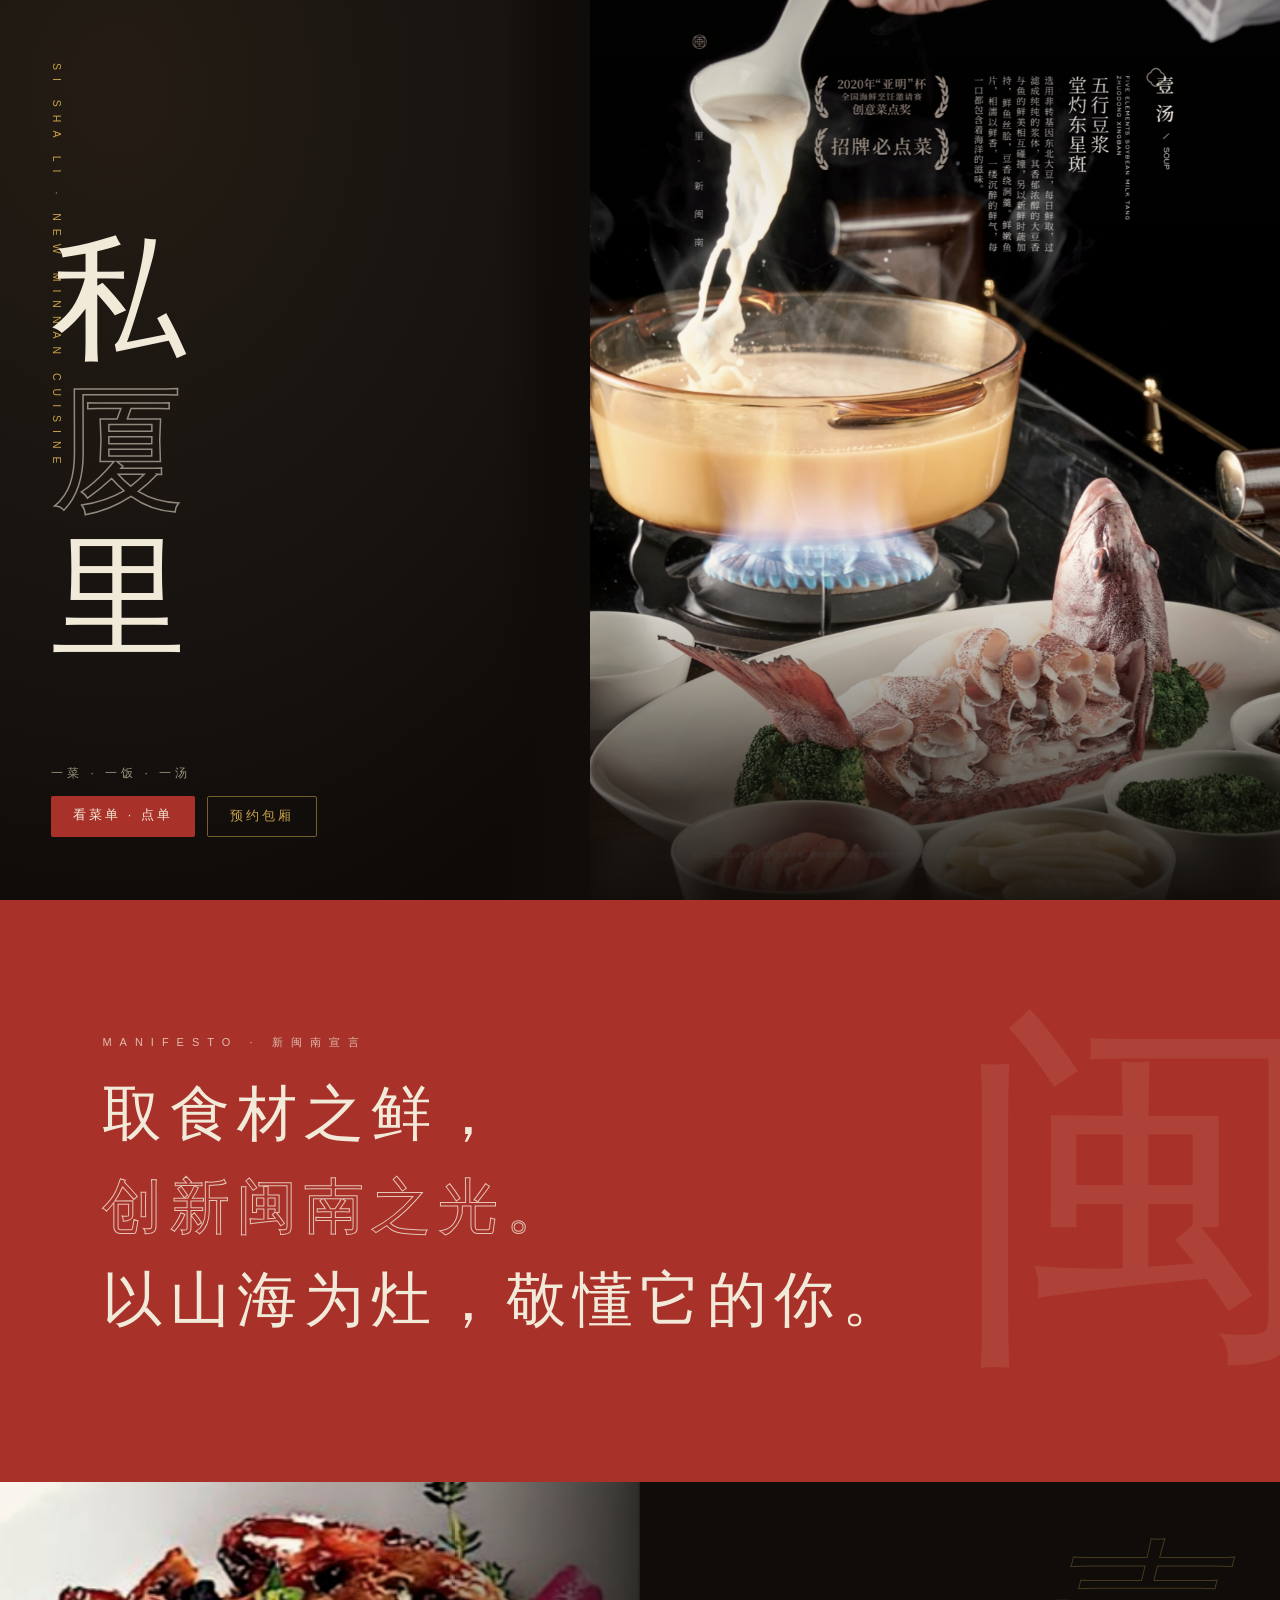
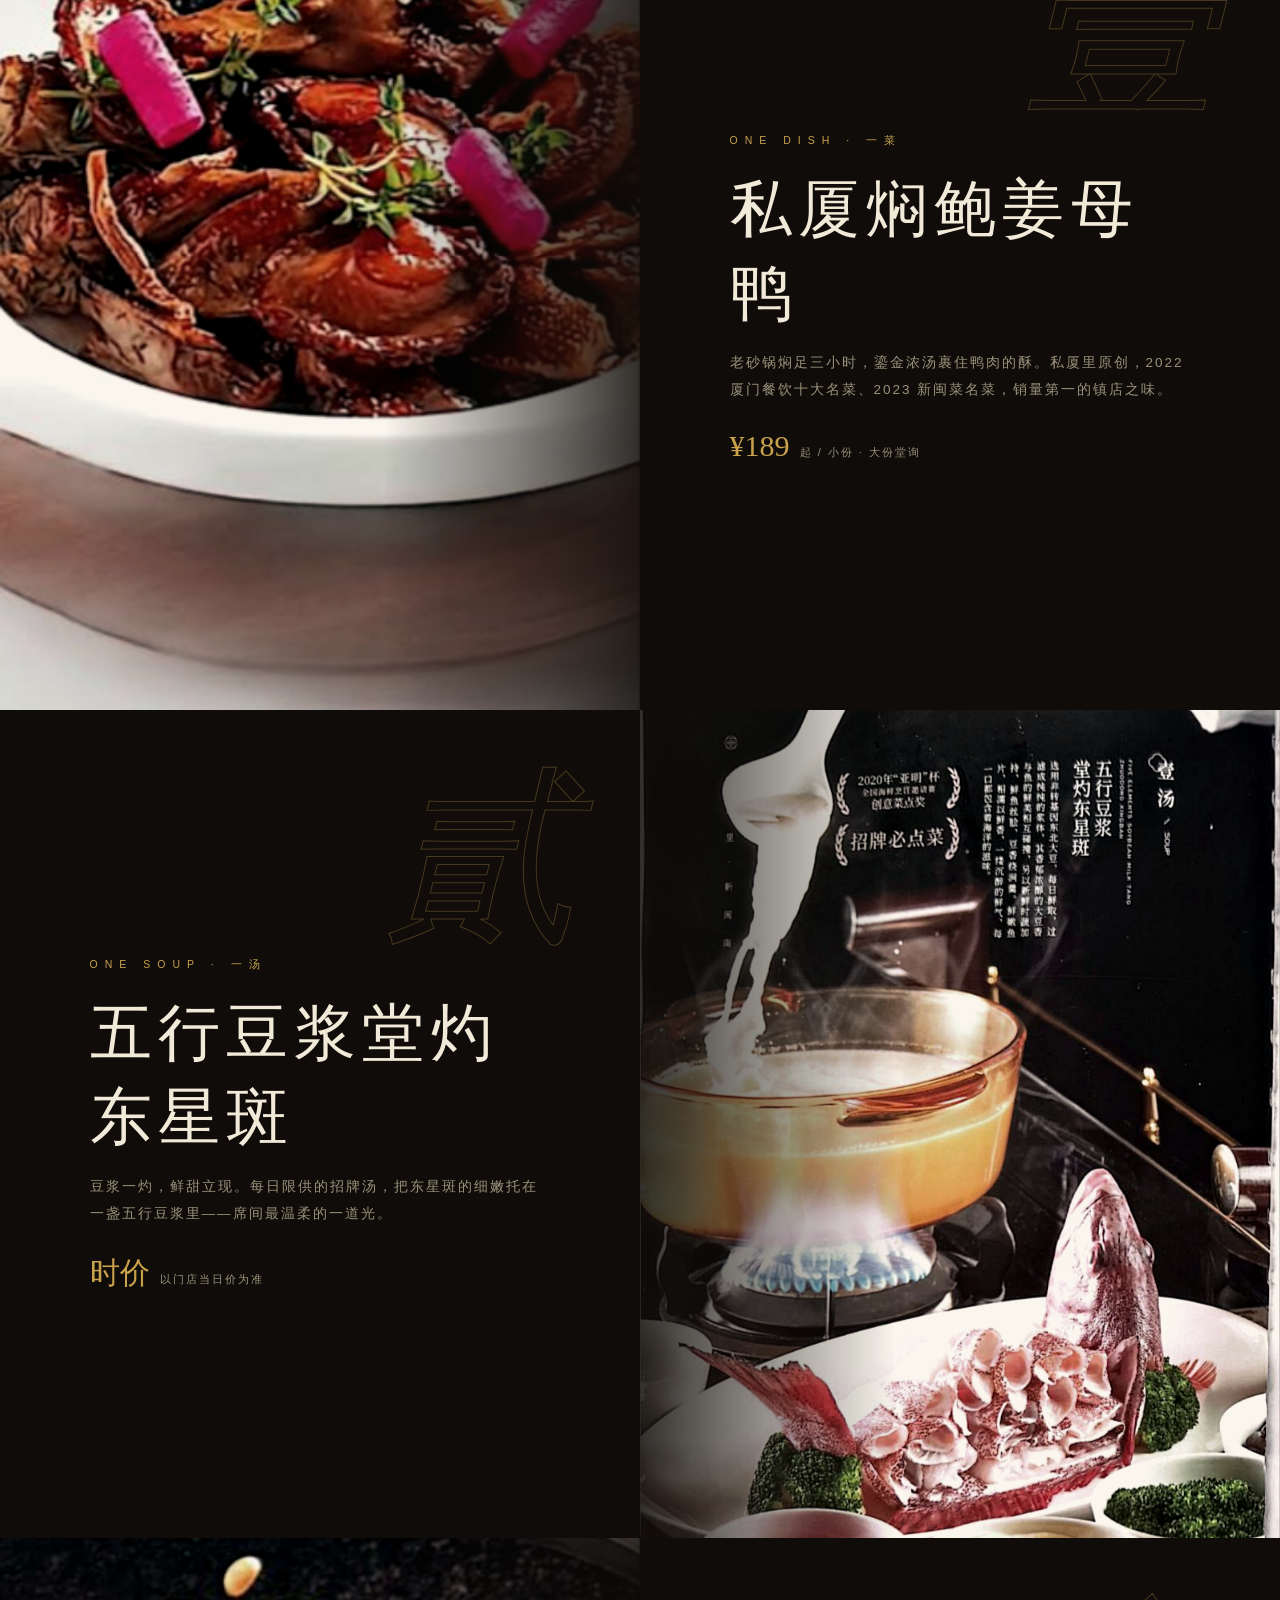
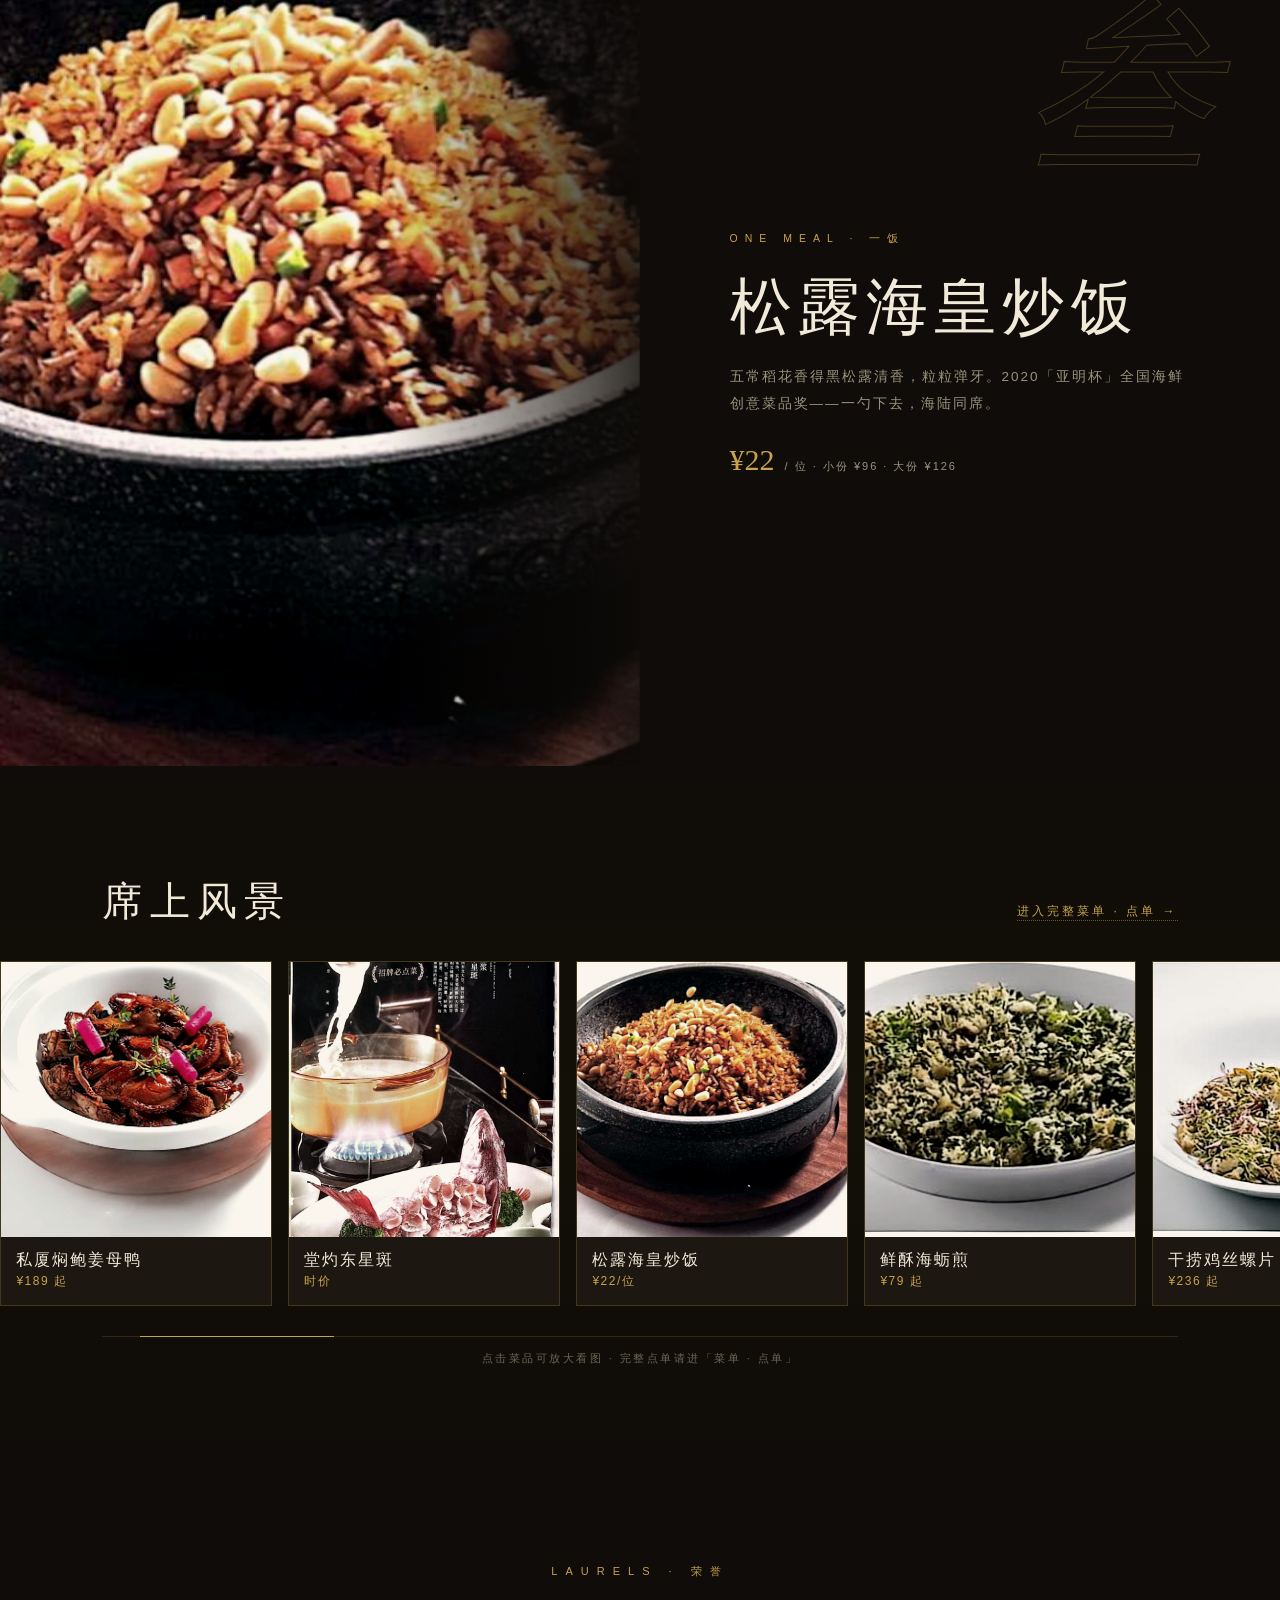
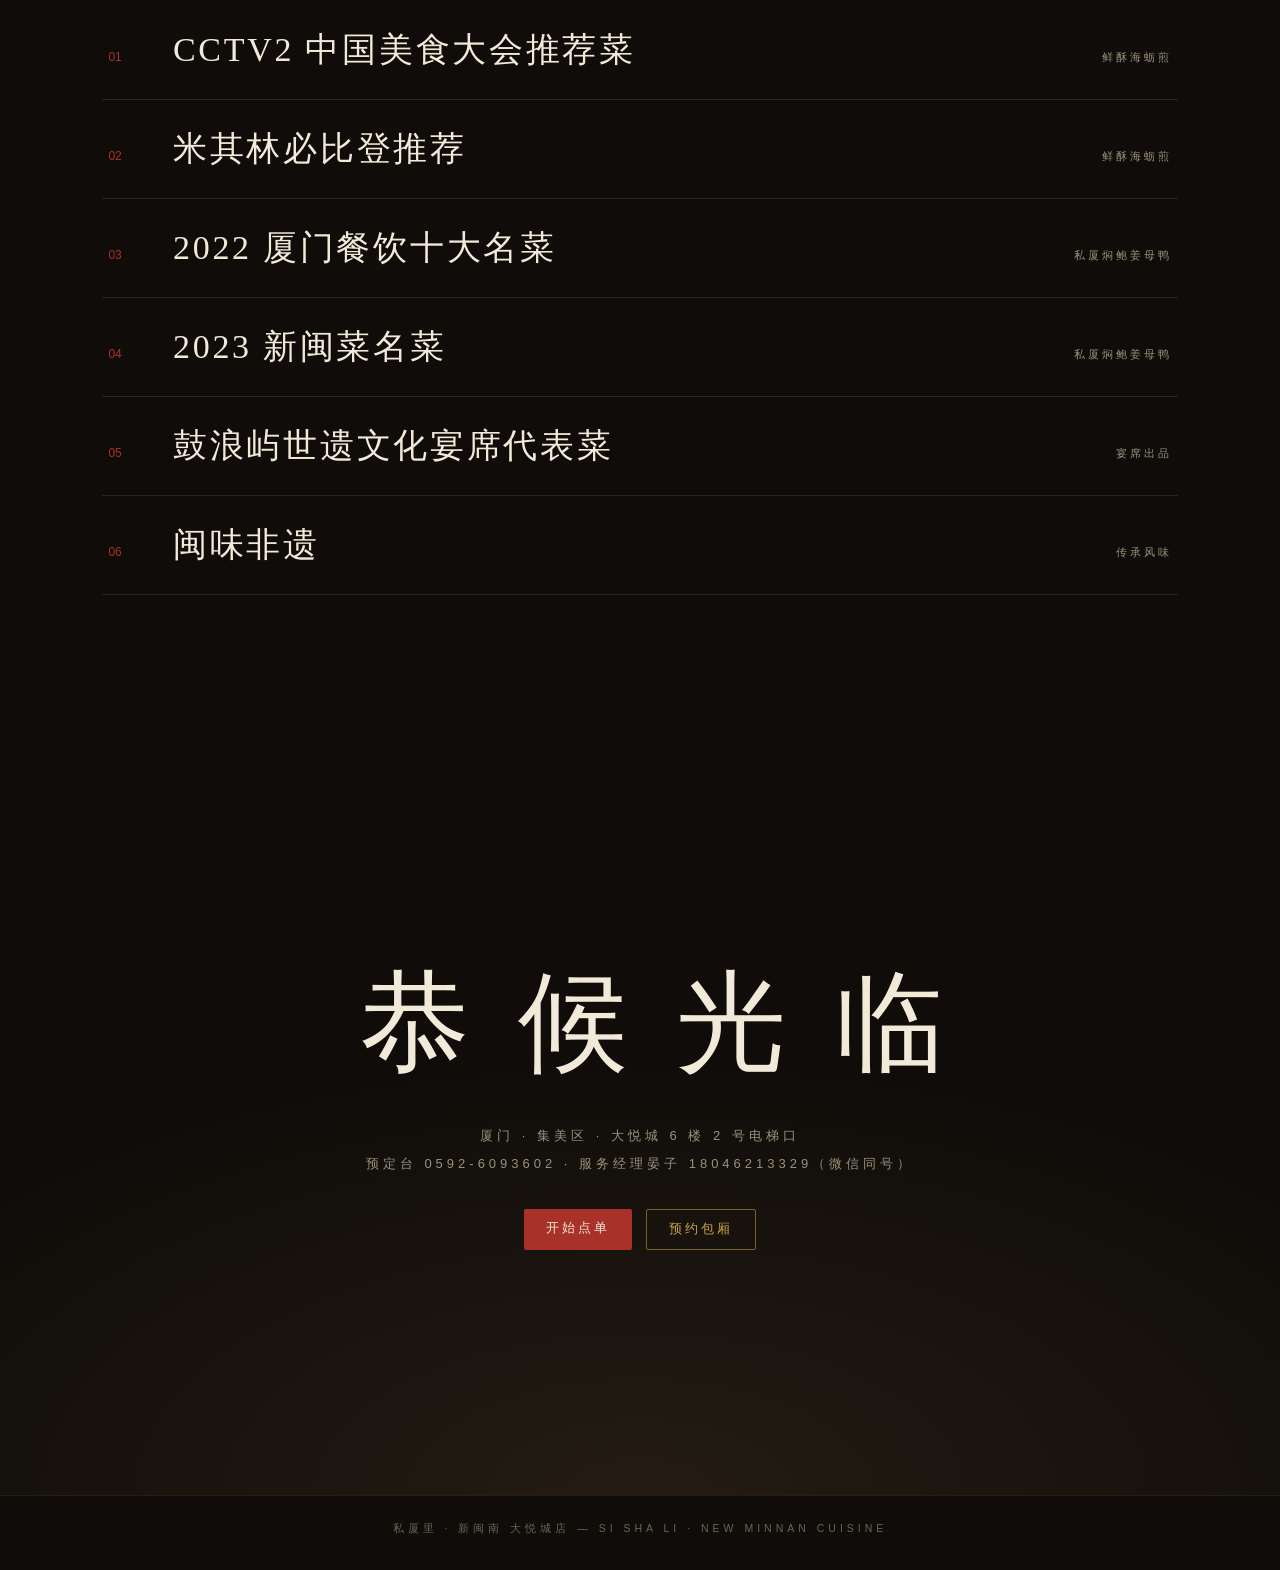
==== b.html @ c3f2baf0 "发布:10-27 15:10" ====
<!doctype html>
<html lang="zh-CN">
<head>
<meta charset="utf-8">
<meta name="viewport" content="width=device-width, initial-scale=1, viewport-fit=cover">
<title>私厦里 SI SHA LI · 新闽南 大悦城店 — 席卷</title>
<script src="js/data.js"></script>
<style>
  :root {
    --ink: #0f0c09; --ink2: #171310; --cream: #f2ead9; --gold: #c9a24b; --red: #a8322a; --muted: #9a927b;
    --serif: "Songti SC", "STSong", "SimSun", serif;
  }
  * { margin: 0; padding: 0; box-sizing: border-box; }
  html { scroll-behavior: smooth; }
  body { font-family: "PingFang SC", "Microsoft YaHei", sans-serif; background: var(--ink); color: var(--cream); overflow-x: hidden; }
  img { filter: saturate(.88) contrast(1.08) brightness(.94) sepia(.12); }
  .ov { overflow: hidden; }

  /* ============ 开场满屏 ============ */
  .hero { position: relative; min-height: 100svh; display: grid; grid-template-columns: 46% 54%; }
  .hero-left { position: relative; background: radial-gradient(120% 100% at 20% 10%, #241c14, var(--ink2) 60%, #0d0a07); display: flex; align-items: center; padding: 8vh 4vw; z-index: 2; }
  .hero-left::after { content: ""; position: absolute; right: -1px; top: 0; bottom: 0; width: 90px; background: linear-gradient(90deg, transparent, rgba(15,12,9,.9) 55%, var(--ink)); z-index: 3; }
  .stack { display: flex; flex-direction: column; gap: 1vh; position: relative; z-index: 4; }
  .stack .ch { font-family: var(--serif); font-size: clamp(74px, 15vh, 148px); line-height: 1.04; letter-spacing: .04em;
    opacity: 0; transform: translateX(-46px); animation: chIn .9s cubic-bezier(.2,.8,.2,1) forwards; }
  .stack .ch:nth-child(1) { animation-delay: .15s; }
  .stack .ch:nth-child(2) { animation-delay: .3s; color: var(--gold); }
  .stack .ch:nth-child(3) { animation-delay: .45s; }
  .stack .ch.outline { color: transparent; -webkit-text-stroke: 1.5px rgba(242,234,217,.55); }
  @keyframes chIn { to { opacity: 1; transform: none; } }
  .hero-kicker { position: absolute; left: 4vw; top: 7vh; writing-mode: vertical-rl; letter-spacing: 8px; font-size: 10.5px; color: var(--gold); opacity: 0; animation: fadein 1s .9s forwards; }
  .hero-side { position: absolute; left: 4vw; bottom: 7vh; opacity: 0; animation: fadein 1s 1.05s forwards; }
  .hero-side p { font-size: 12px; letter-spacing: 4px; color: var(--muted); }
  .hero-side .cta { display: flex; gap: 12px; margin-top: 14px; }
  .btn { display: inline-block; text-decoration: none; font-size: 12.5px; letter-spacing: 3px; padding: 11px 22px; border-radius: 2px; }
  .btn.red { background: var(--red); color: var(--cream); }
  .btn.line { border: 1px solid rgba(201,162,75,.55); color: var(--gold); }
  .hero-right { position: relative; overflow: hidden; }
  .hero-right img { position: absolute; inset: 0; width: 100%; height: 100%; object-fit: cover; animation: kb 26s ease-in-out infinite alternate; }
  @keyframes kb { from { transform: scale(1.02); } to { transform: scale(1.14) translate(-1.5%, 1%); } }
  .hero-right::after { content: ""; position: absolute; inset: 0; background: linear-gradient(180deg, rgba(15,12,9,.15), transparent 30%, transparent 62%, rgba(15,12,9,.92)); }
  .hero-award { position: absolute; right: 4vw; bottom: 7vh; z-index: 4; text-align: right; opacity: 0; animation: fadein 1s 1.2s forwards; }
  .hero-award b { font-family: var(--serif); font-size: 17px; color: var(--cream); letter-spacing: 3px; font-weight: 400; }
  .hero-award span { display: block; font-size: 10.5px; color: var(--gold); letter-spacing: 2.5px; margin-top: 6px; }
  @keyframes fadein { to { opacity: 1; } }
  @media (max-width: 820px) {
    .hero { grid-template-columns: 1fr; }
    .hero-left { position: absolute; inset: 0; background: linear-gradient(180deg, rgba(15,12,9,.66), rgba(15,12,9,.4) 45%, rgba(15,12,9,.95)); z-index: 3; padding: 9vh 8vw 12vh; }
    .hero-left::after { display: none; }
    .stack { gap: 4px; }
    .stack .ch { font-size: clamp(64px, 11.5vh, 108px); }
    .hero-award { top: 4vh; right: 6vw; bottom: auto; max-width: 46vw; z-index: 5; }
    .hero-award b { font-size: 14px; }
    .hero-award span { font-size: 9.5px; letter-spacing: 1.5px; }
    .hero-kicker { top: 4vh; left: 6vw; }
    .hero-side { bottom: calc(7vh + 12px); left: 6vw; }
  }

  /* ============ 朱砂宣言带 ============ */
  .redband { background: var(--red); padding: 15vh 8vw; position: relative; overflow: hidden; }
  .redband::before { content: "闽"; position: absolute; right: -4vw; top: 50%; transform: translateY(-50%); font-family: var(--serif); font-size: 42vh; color: rgba(242,234,217,.08); line-height: 1; }
  .redband .k { font-size: 11px; letter-spacing: 8px; color: rgba(242,234,217,.75); }
  .redband h2 { font-family: var(--serif); font-weight: 400; font-size: clamp(30px, 6vw, 60px); letter-spacing: .12em; margin-top: 18px; line-height: 1.55; }
  .redband h2 span { display: block; opacity: 0; transform: translateY(30px); transition: opacity .8s ease, transform .8s ease; }
  .redband h2 span.in { opacity: 1; transform: none; }
  .redband h2 em { font-style: normal; color: transparent; -webkit-text-stroke: 1px rgba(242,234,217,.8); }

  /* ============ 一菜一饭一汤 三章 ============ */
  .chapter-full { position: relative; min-height: 92svh; display: grid; grid-template-columns: 1fr 1fr; }
  .chapter-full:nth-child(even) { direction: rtl; }
  .chapter-full > * { direction: ltr; }
  .cf-media { position: relative; overflow: hidden; }
  .cf-media img { position: absolute; inset: -12% 0; width: 100%; height: 124%; object-fit: cover; will-change: transform; }
  .cf-media::after { content: ""; position: absolute; inset: 0; background: linear-gradient(90deg, transparent 60%, rgba(15,12,9,.85)); }
  .chapter-full:nth-child(even) .cf-media::after { background: linear-gradient(-90deg, transparent 60%, rgba(15,12,9,.85)); }
  .cf-text { position: relative; display: flex; flex-direction: column; justify-content: center; padding: 10vh 7vw; background: var(--ink); }
  .cf-num { position: absolute; top: 6vh; right: 5vw; font-family: var(--serif); font-size: clamp(90px, 16vw, 190px); line-height: 1; color: transparent; -webkit-text-stroke: 1px rgba(201,162,75,.3); }
  .cf-text .k { font-size: 10.5px; letter-spacing: 7px; color: var(--gold); }
  .cf-text h3 { font-family: var(--serif); font-weight: 400; font-size: clamp(34px, 5.4vw, 62px); letter-spacing: .1em; margin: 16px 0 14px; }
  .cf-text p { font-size: 13.5px; color: var(--muted); letter-spacing: 2px; line-height: 2; max-width: 34em; }
  .cf-price { display: inline-flex; align-items: baseline; gap: 10px; margin-top: 26px; }
  .cf-price b { font-family: var(--serif); font-size: 30px; color: var(--gold); font-weight: 400; }
  .cf-price span { font-size: 11px; color: var(--muted); letter-spacing: 2px; }
  .rvl { opacity: 0; transform: translateY(40px); transition: opacity .9s ease, transform .9s ease; }
  .rvl.in { opacity: 1; transform: none; }
  @media (max-width: 820px) {
    .chapter-full { grid-template-columns: 1fr; }
    .cf-media { height: 52svh; }
    .cf-media img { inset: 0; height: 100%; }
    .cf-text { padding: 7vh 8vw 9vh; }
  }

  /* ============ 菜单墙(拖拽横滑) ============ */
  .wall { padding: 12vh 0 10vh; background: linear-gradient(180deg, var(--ink), #131007 50%, var(--ink)); }
  .wall-head { display: flex; align-items: baseline; justify-content: space-between; padding: 0 8vw 26px; }
  .wall-head h4 { font-family: var(--serif); font-weight: 400; font-size: clamp(24px, 4vw, 40px); letter-spacing: .18em; }
  .wall-head a { color: var(--gold); font-size: 12px; letter-spacing: 3px; text-decoration: none; border-bottom: 1px dotted rgba(201,162,75,.5); }
  .wall-track { display: flex; gap: 16px; overflow-x: auto; scroll-snap-type: x mandatory; padding: 6px 8vw 26px; -webkit-overflow-scrolling: touch; scrollbar-width: none; }
  .wall-track::-webkit-scrollbar { display: none; }
  .wcard { flex: none; width: min(64vw, 272px); scroll-snap-align: start; background: #1d1712; border: 1px solid rgba(201,162,75,.22); transition: transform .45s ease, border-color .45s ease; }
  .wcard:hover { transform: translateY(-8px); border-color: rgba(201,162,75,.55); }
  .wcard img { width: 100%; aspect-ratio: 1/1.02; object-fit: cover; display: block; }
  .wcard figcaption { padding: 13px 15px 15px; }
  .wcard b { display: block; font-family: var(--serif); font-weight: 400; font-size: 15.5px; letter-spacing: 2px; white-space: nowrap; overflow: hidden; text-overflow: ellipsis; }
  .wcard span { font-size: 12px; color: var(--gold); letter-spacing: 1.5px; }
  .wall-progress { margin: 4px 8vw 0; height: 1px; background: rgba(201,162,75,.18); position: relative; }
  .wall-progress i { position: absolute; left: 0; top: 0; height: 100%; width: 18%; background: var(--gold); transition: left .1s linear; }

  /* ============ 荣誉巨字列表 ============ */
  .laurels2 { padding: 12vh 8vw; }
  .laurels2 .k { font-size: 11px; letter-spacing: 8px; color: var(--gold); text-align: center; }
  .lrow { display: flex; align-items: baseline; gap: 4vw; padding: 26px 6px; border-bottom: 1px solid rgba(201,162,75,.16); transition: padding-left .4s ease, background .4s ease; }
  .lrow:hover { padding-left: 18px; background: rgba(201,162,75,.04); }
  .lrow b { font-family: var(--serif); font-weight: 400; font-size: clamp(20px, 3.4vw, 34px); letter-spacing: .08em; flex: 1; }
  .lrow span { font-size: 11px; color: var(--muted); letter-spacing: 3px; white-space: nowrap; }
  .lrow i { font-style: normal; color: var(--red); font-size: 12px; }

  /* ============ 结尾满屏 ============ */
  .finale { min-height: 88svh; display: flex; flex-direction: column; align-items: center; justify-content: center; text-align: center; position: relative; background: radial-gradient(100% 80% at 50% 100%, #241c14, var(--ink) 70%); }
  .finale h2 { font-family: var(--serif); font-weight: 400; font-size: clamp(44px, 10vw, 110px); letter-spacing: .22em; text-indent: .22em; }
  .finale h2 span { display: inline-block; opacity: 0; transform: translateY(50px) rotate(4deg); transition: all .9s cubic-bezier(.2,.8,.2,1); }
  .finale h2 span.in { opacity: 1; transform: none; }
  .finale p { margin-top: 24px; font-size: 13px; color: var(--muted); letter-spacing: 4px; line-height: 2.2; }
  .finale .cta { margin-top: 30px; display: flex; gap: 14px; }
  .wall-hint { text-align:center; font-size:11px; color:#6c6552; letter-spacing:2.5px; margin-top:14px; }
  .lb { position:fixed; inset:0; z-index:200; background:rgba(10,8,6,.94); display:none; align-items:center; justify-content:center; flex-direction:column; gap:16px; padding:7vh 8vw; }
  .lb.on { display:flex; }
  .lb img { max-width:min(88vw,560px); max-height:64vh; object-fit:contain; border:1px solid rgba(201,162,75,.4); filter:saturate(.95) contrast(1.05); }
  .lb b { font-family:var(--serif); font-weight:400; font-size:19px; letter-spacing:4px; }
  .lb span { font-size:12.5px; color:var(--gold); letter-spacing:2px; }
  .lb .lb-close { position:absolute; top:4vh; right:6vw; font-size:26px; color:var(--cream); cursor:pointer; line-height:1; padding:6px; }
  /* ===== B版完整体系:视图/菜单/预约/订单 ===== */
  .bview { min-height: 100svh; }
  .vhead { position: sticky; top: 0; z-index: 50; display: flex; align-items: center; justify-content: space-between; padding: 16px 6vw; background: rgba(15,12,9,.92); backdrop-filter: blur(8px); border-bottom: 1px solid rgba(201,162,75,.2); }
  .vhead h2 { font-family: var(--serif); font-weight: 400; font-size: 19px; letter-spacing: 12px; text-indent: 12px; }
  .vback { color: var(--gold); text-decoration: none; font-size: 13px; letter-spacing: 2px; min-width: 64px; }
  .vcart-link { color: var(--cream); text-decoration: none; font-size: 12.5px; letter-spacing: 2px; min-width: 64px; text-align: right; }
  .vcart-link b { background: var(--red); border-radius: 999px; font-size: 11px; padding: 1px 8px; margin-left: 6px; font-weight: 400; }
  .vph { min-width: 64px; }
  .mchips { position: sticky; top: 57px; z-index: 40; display: flex; gap: 8px; overflow-x: auto; padding: 14px 6vw; background: rgba(15,12,9,.94); -webkit-overflow-scrolling: touch; scrollbar-width: none; }
  .mchips::-webkit-scrollbar { display: none; }
  .mchips a { flex: none; font-size: 12.5px; letter-spacing: 3px; color: var(--muted); text-decoration: none; padding: 7px 14px; border: 1px solid rgba(201,162,75,.25); border-radius: 999px; }
  .mchips a.on { color: var(--ink); background: var(--gold); border-color: var(--gold); }
  .mlist { padding: 6px 6vw 120px; }
  .mcat { margin: 34px 0 8px; display: flex; align-items: baseline; gap: 12px; }
  .mcat b { font-family: var(--serif); font-weight: 400; font-size: 24px; letter-spacing: 8px; }
  .mcat span { font-size: 10px; color: var(--red); letter-spacing: 2px; }
  .drow { display: flex; align-items: center; gap: 14px; padding: 12px 0; border-bottom: 1px solid rgba(201,162,75,.12); }
  .drow .dimg { flex: none; width: 64px; height: 64px; border-radius: 3px; overflow: hidden; border: 1px solid rgba(201,162,75,.25); cursor: zoom-in; background: #1d1712; }
  .drow .dimg img { width: 100%; height: 100%; object-fit: cover; display: block; }
  .drow .dmain { flex: 1; min-width: 0; }
  .drow .dname { font-family: var(--serif); font-size: 16.5px; letter-spacing: 1.5px; overflow-wrap: break-word; }
  .drow .dmeta { font-size: 11px; color: var(--muted); letter-spacing: 1.5px; margin-top: 5px; }
  .drow .dmeta em { font-style: normal; color: var(--red); margin-right: 8px; }
  .drow .dside { text-align: right; flex: none; }
  .drow .dprice { font-family: var(--serif); color: var(--gold); font-size: 17px; }
  .drow .dprice small { font-size: 10.5px; color: var(--muted); letter-spacing: 1px; }
  .addbtn { margin-top: 8px; background: none; border: 1px solid rgba(168,50,42,.8); color: var(--cream); font-size: 11.5px; letter-spacing: 2px; padding: 5px 14px; border-radius: 2px; cursor: pointer; }
  .addbtn.on { background: var(--red); border-color: var(--red); }
  .cartbar { position: fixed; left: 4vw; right: 4vw; bottom: calc(14px + env(safe-area-inset-bottom)); z-index: 60; display: flex; align-items: center; justify-content: space-between; gap: 14px; background: rgba(29,23,18,.96); border: 1px solid rgba(201,162,75,.4); border-radius: 4px; padding: 12px 16px; box-shadow: 0 18px 44px -16px rgba(0,0,0,.9); }
  .cartbar span { font-size: 13px; letter-spacing: 1.5px; }
  .cartbar b { color: var(--gold); font-family: var(--serif); font-weight: 400; }
  .rform { max-width: 560px; margin: 0 auto; padding: 30px 6vw 90px; display: grid; grid-template-columns: 1fr 1fr; gap: 16px 14px; }
  .rform label { font-size: 11.5px; color: var(--muted); letter-spacing: 2.5px; display: flex; flex-direction: column; gap: 7px; }
  .rform label.wide, .rform .rbtns, .rform textarea, .rform .rtel { grid-column: 1 / -1; }
  .rform input, .rform select { background: #1d1712; border: 1px solid rgba(201,162,75,.3); color: var(--cream); font-size: 14.5px; padding: 11px 12px; border-radius: 2px; letter-spacing: 1px; }
  .rform input:focus, .rform select:focus { outline: none; border-color: var(--gold); }
  .rrow { display: contents; }
  .rbtns { display: flex; gap: 12px; margin-top: 6px; flex-wrap: wrap; }
  .rform textarea, .cd-panel textarea { grid-column: 1 / -1; background: #14100b; border: 1px solid rgba(201,162,75,.3); color: var(--d8cfb4, #d8cfb4); color: #d8cfb4; padding: 12px; font-size: 12.5px; line-height: 1.9; border-radius: 2px; }
  .rtel { font-size: 11.5px; color: var(--muted); letter-spacing: 2px; text-align: center; margin-top: 10px; }
  .cdrawer { position: fixed; inset: 0; z-index: 120; }
  .cd-mask { position: absolute; inset: 0; background: rgba(10,8,6,.7); }
  .cd-panel { position: absolute; left: 0; right: 0; bottom: 0; max-height: 78svh; overflow-y: auto; background: #171310; border-top: 1px solid rgba(201,162,75,.4); padding: 22px 6vw calc(26px + env(safe-area-inset-bottom)); }
  .cd-panel h3 { font-family: var(--serif); font-weight: 400; letter-spacing: 10px; font-size: 18px; margin-bottom: 14px; }
  .cd-item { display: flex; align-items: center; gap: 12px; padding: 10px 0; border-bottom: 1px solid rgba(201,162,75,.12); }
  .cd-item .n { flex: 1; font-size: 14px; letter-spacing: 1px; }
  .cd-item .p { color: var(--gold); font-size: 13.5px; }
  .qty { display: flex; align-items: center; gap: 10px; }
  .qty button { width: 26px; height: 26px; border-radius: 50%; border: 1px solid rgba(201,162,75,.5); background: none; color: var(--gold); font-size: 15px; cursor: pointer; line-height: 1; }
  .cd-note { display: block; margin: 14px 0 4px; font-size: 11.5px; color: var(--muted); letter-spacing: 2px; }
  .cd-note input { width: 100%; margin-top: 7px; background: #1d1712; border: 1px solid rgba(201,162,75,.3); color: var(--cream); padding: 10px 12px; font-size: 13.5px; border-radius: 2px; }
  .btn.ghost { background: none; border: 1px solid rgba(154,146,123,.5); color: var(--muted); }
  .cartbar .mp { font-size: 11px; color: #9a927b; }
  .cd-empty { color: #9a927b; font-size: 13px; letter-spacing: 2px; }
  .bfoot { text-align: center; font-size: 10.5px; color: #6c6552; letter-spacing: 4px; padding: 26px 0 34px; border-top: 1px solid rgba(201,162,75,.12); }
</style>
</head>
<body>

  <main id="bapp">
  <!-- ================= 首页视图 ================= -->
  <section class="bview" id="view-home">
  <header class="hero">
    <div class="hero-left">
      <p class="hero-kicker">SI SHA LI · NEW MINNAN CUISINE</p>
      <div class="stack">
        <div class="ch">私</div>
        <div class="ch outline">厦</div>
        <div class="ch">里</div>
      </div>
      <div class="hero-side">
        <p>一菜 · 一饭 · 一汤</p>
        <div class="cta">
          <a class="btn red" href="#/menu">看菜单 · 点单</a>
          <a class="btn line" href="#/reserve">预约包厢</a>
        </div>
      </div>
    </div>
    <div class="hero-right">
      <img src="assets/dishes/photo/dongxingban.jpg" alt="五行豆浆堂灼东星斑">
    </div>
  </header>

  <!-- 朱砂宣言 -->
  <section class="redband">
    <p class="k">MANIFESTO · 新闽南宣言</p>
    <h2>
      <span>取食材之鲜，</span>
      <span><em>创新闽南之光。</em></span>
      <span>以山海为灶，敬懂它的你。</span>
    </h2>
  </section>

  <!-- 一菜一饭一汤 -->
  <section class="chapter-full">
    <div class="cf-media"><img data-para src="assets/dishes/photo/s01.jpg" alt="私厦焖鲍姜母鸭"></div>
    <div class="cf-text">
      <i class="cf-num">壹</i>
      <p class="k rvl">ONE DISH · 一菜</p>
      <h3 class="rvl">私厦焖鲍姜母鸭</h3>
      <p class="rvl">老砂锅焖足三小时，鎏金浓汤裹住鸭肉的酥。私厦里原创，2022 厦门餐饮十大名菜、2023 新闽菜名菜，销量第一的镇店之味。</p>
      <div class="cf-price rvl"><b>¥189</b><span>起 / 小份 · 大份堂询</span></div>
    </div>
  </section>
  <section class="chapter-full">
    <div class="cf-media"><img data-para src="assets/dishes/photo/s02.jpg" alt="五行豆浆堂灼东星斑"></div>
    <div class="cf-text">
      <i class="cf-num">貳</i>
      <p class="k rvl">ONE SOUP · 一汤</p>
      <h3 class="rvl">五行豆浆堂灼东星斑</h3>
      <p class="rvl">豆浆一灼，鲜甜立现。每日限供的招牌汤，把东星斑的细嫩托在一盏五行豆浆里——席间最温柔的一道光。</p>
      <div class="cf-price rvl"><b>时价</b><span>以门店当日价为准</span></div>
    </div>
  </section>
  <section class="chapter-full">
    <div class="cf-media"><img data-para src="assets/dishes/photo/s03.jpg" alt="松露海皇炒饭"></div>
    <div class="cf-text">
      <i class="cf-num">叁</i>
      <p class="k rvl">ONE MEAL · 一饭</p>
      <h3 class="rvl">松露海皇炒饭</h3>
      <p class="rvl">五常稻花香得黑松露清香，粒粒弹牙。2020「亚明杯」全国海鲜创意菜品奖——一勺下去，海陆同席。</p>
      <div class="cf-price rvl"><b>¥22</b><span>/ 位 · 小份 ¥96 · 大份 ¥126</span></div>
    </div>
  </section>

  <!-- 菜单墙 -->
  <section class="wall" id="wall">
    <div class="wall-head">
      <h4>席上风景</h4>
      <a href="#/menu">进入完整菜单 · 点单 →</a>
    </div>
    <div class="wall-track" id="wallTrack"></div>
    <div class="wall-progress"><i id="wallBar"></i></div>
    <p class="wall-hint">点击菜品可放大看图 · 完整点单请进「菜单 · 点单」</p>
  </section>

  <!-- 荣誉巨字 -->
  <section class="laurels2">
    <p class="k">LAURELS · 荣誉</p>
    <div style="height:22px"></div>
    <div class="lrow rvl"><i>01</i><b>CCTV2 中国美食大会推荐菜</b><span>鲜酥海蛎煎</span></div>
    <div class="lrow rvl"><i>02</i><b>米其林必比登推荐</b><span>鲜酥海蛎煎</span></div>
    <div class="lrow rvl"><i>03</i><b>2022 厦门餐饮十大名菜</b><span>私厦焖鲍姜母鸭</span></div>
    <div class="lrow rvl"><i>04</i><b>2023 新闽菜名菜</b><span>私厦焖鲍姜母鸭</span></div>
    <div class="lrow rvl"><i>05</i><b>鼓浪屿世遗文化宴席代表菜</b><span>宴席出品</span></div>
    <div class="lrow rvl"><i>06</i><b>闽味非遗</b><span>传承风味</span></div>
  </section>

  <!-- 结尾 -->
  <section class="finale">
    <h2 id="finH"><span>恭</span><span>候</span><span>光</span><span>临</span></h2>
    <p>厦门 · 集美区 · 大悦城 6 楼 2 号电梯口<br>预定台 0592-6093602 · 服务经理晏子 18046213329（微信同号）</p>
    <div class="cta">
      <a class="btn red" href="#/menu">开始点单</a>
      <a class="btn line" href="#/reserve">预约包厢</a>
    </div>
  </section>
  </section>

  <section class="bview" id="view-menu" hidden>
    <header class="vhead">
      <a class="vback" href="#/home">‹ 席卷</a>
      <h2>菜 单</h2>
      <a class="vcart-link" id="menuCartBtn">订单<b id="cartCount">0</b></a>
    </header>
    <div class="mchips" id="menuChips"></div>
    <div class="mlist" id="menuList"></div>
    <div class="cartbar" id="cartBar" hidden><span id="cartSummary"></span><button class="btn red" id="cartOpen">去下单</button></div>
  </section>

  <section class="bview" id="view-reserve" hidden>
    <header class="vhead"><a class="vback" href="#/home">‹ 席卷</a><h2>预 约</h2><span class="vph"></span></header>
    <div class="rform">
      <label>贵宾称呼 <input id="rvGuest" placeholder="张先生 / 王女士"></label>
      <label>联系电话 <input id="rvPhone" type="tel" placeholder="用于店家回电确认"></label>
      <label>预定日期 <input type="date" id="rvDate"></label>
      <div class="rrow">
        <label>餐段 <select id="rvSession"><option>晚餐</option></select></label>
        <label>时间 <input type="time" id="rvTime" value="18:30"></label>
      </div>
      <div class="rrow">
        <label>包厢 <input id="rvRoom" value="秋分包厢"></label>
        <label>人数 <input type="number" id="rvParty" value="6" min="1"></label>
      </div>
      <label class="wide">忌口 / 备注 <input id="rvNote" placeholder="不吃辣、海鲜过敏…"></label>
      <div class="rbtns"><button class="btn red" id="rvGen">生成预约信息</button><button class="btn line" id="rvCopy" hidden>复制</button></div>
      <textarea id="rvOut" rows="12" readonly hidden></textarea>
      <p class="rtel">预定台 0592-6093602 · 服务经理晏子 18046213329（微信同号）</p>
    </div>
  </section>
  </main>

  <aside class="cdrawer" id="cDrawer" hidden>
    <div class="cd-mask" id="cdMask"></div>
    <div class="cd-panel">
      <h3>订单</h3>
      <div id="cdItems"></div>
      <label class="cd-note">忌口 / 备注 <input id="cdNote" placeholder="不吃辣、海鲜过敏…"></label>
      <div class="rbtns">
        <button class="btn red" id="cdGen">生成订单文本</button>
        <button class="btn line" id="cdCopy" hidden>复制</button>
        <button class="btn ghost" id="cdClear">清空</button>
      </div>
      <textarea id="cdOut" rows="10" readonly hidden></textarea>
    </div>
  </aside>

  <footer class="bfoot">私厦里 · 新闽南 大悦城店 — SI SHA LI · NEW MINNAN CUISINE</footer>

<script>
  var dishes = [
    ["s01","私厦焖鲍姜母鸭","¥189 起"],["s02","堂灼东星斑","时价"],["s03","松露海皇炒饭","¥22/位"],
    ["s26","鲜酥海蛎煎","¥79 起"],["s15","干捞鸡丝螺片","¥236 起"],["s21","粉丝蒸大扇贝","¥16/粒"],
    ["s28","芦笋百合炒螺片","¥169 起"],["s29","葱烧南美参","¥369 起"],["s31","雪花牛肉","¥229 起"],
    ["s36","山海猪手烩螺片","¥169 起"],["s40","香酥紫菜虾排","¥19/件"],["s48","虾汤煮松叶蟹","时价"]
  ];
  document.getElementById("wallTrack").innerHTML = dishes.map(function (d) {
    return '<figure class="wcard"><img loading="lazy" src="assets/dishes/photo/' + d[0] + '.jpg" alt="' + d[1] + '"><figcaption><b>' + d[1] + '</b><span>' + d[2] + '</span></figcaption></figure>';
  }).join("");

  var reduce = matchMedia("(prefers-reduced-motion: reduce)").matches;
  var io = new IntersectionObserver(function (es) {
    es.forEach(function (e) { if (e.isIntersecting) { e.target.classList.add("in"); io.unobserve(e.target); } });
  }, { threshold: .25 });
  document.querySelectorAll(".rvl, .redband h2 span, #finH span").forEach(function (el) { io.observe(el); });

  var lb = document.createElement("div");
  lb.className = "lb";
  lb.innerHTML = '<i class="lb-close">×</i><img alt=""><b></b><span></span>';
  document.body.appendChild(lb);
  var lbImg = lb.querySelector("img"), lbB = lb.querySelector("b"), lbS = lb.querySelector("span");
  lb.addEventListener("click", function (e) { if (e.target === lb || e.target.classList.contains("lb-close")) lb.classList.remove("on"); });
  document.addEventListener("keydown", function (e) { if (e.key === "Escape") lb.classList.remove("on"); });
  var wt = document.getElementById("wallTrack"), bar = document.getElementById("wallBar");
  wt.addEventListener("click", function (e) {
    var fig = e.target.closest(".wcard");
    if (!fig) return;
    lbImg.src = fig.querySelector("img").src;
    lbB.textContent = fig.querySelector("b").textContent;
    lbS.textContent = fig.querySelector("span").textContent;
    lb.classList.add("on");
  });
  wt.addEventListener("scroll", function () {
    var max = wt.scrollWidth - wt.clientWidth;
    bar.style.left = (max > 0 ? (wt.scrollLeft / max) * 82 : 0) + "%";
  }, { passive: true });

  if (!reduce) {
    var paras = document.querySelectorAll("[data-para]");
    addEventListener("scroll", function () {
      requestAnimationFrame(function () {
        paras.forEach(function (img) {
          var r = img.parentElement.getBoundingClientRect();
          if (r.bottom < 0 || r.top > innerHeight) return;
          var k = (r.top + r.height / 2 - innerHeight / 2) / innerHeight;
          img.style.transform = "translateY(" + (k * -46) + "px)";
        });
      });
    }, { passive: true });
  }
</script>


<script>
(function () {
  "use strict";
  var D = window.SISHALI_DATA;
  if (!D) return;
  function $(id) { return document.getElementById(id); }
  function esc(v) { return String(v == null ? "" : v).replace(/[&<>"]/g, function (c) { return { "&": "&amp;", "<": "&lt;", ">": "&gt;", '"': "&quot;" }[c]; }); }

  /* ---------- 路由 ---------- */
  var views = { home: $("view-home"), menu: $("view-menu"), reserve: $("view-reserve") };
  var built = false;
  function render() {
    var h = location.hash.replace(/^#\/?/, "");
    var v = views[h] ? h : "home";
    for (var k in views) views[k].hidden = k !== v;
    if (v === "menu") { if (!built) buildMenu(); $("cartBar").hidden = cartCount() === 0; }
    if (v !== "home") window.scrollTo(0, 0);
  }
  window.addEventListener("hashchange", render);

  /* ---------- 订单状态 ---------- */
  var order = {};
  function cartCount() { var n = 0; for (var k in order) n += order[k].qty; return n; }
  function cartSum() { var s = 0; for (var k in order) s += (order[k].dish.price || 0) * order[k].qty; return s; }
  function hasMp() { for (var k in order) if (!order[k].dish.price) return true; return false; }
  function priceLabel(d) {
    if (d.priceText === "时价") return "时价";
    var t = d.priceText;
    if (d.unit && t.indexOf("/") < 0) t += "/" + d.unit;
    if (d.specs && d.specs.length > 1) t += " 起";
    return t;
  }

  /* ---------- 菜单构建 ---------- */
  function buildMenu() {
    built = true;
    var cats = D.categories.filter(function (c) { return c.group === "menu"; });
    $("menuChips").innerHTML = ['<a href="#all" class="on">全部</a>'].concat(cats.map(function (c) {
      return '<a href="#' + c.id + '">' + esc(c.name) + "</a>";
    })).join("");
    $("menuChips").addEventListener("click", function (e) {
      var a = e.target.closest("a"); if (!a) return;
      e.preventDefault();
      var id = a.getAttribute("href").slice(1);
      Array.prototype.forEach.call($("menuChips").querySelectorAll("a"), function (x) { x.classList.toggle("on", x === a); });
      Array.prototype.forEach.call($("menuList").querySelectorAll("[data-cat]"), function (b) { b.hidden = id !== "all" && b.getAttribute("data-cat") !== id; });
    });
    $("menuList").innerHTML = cats.map(function (c) {
      var ds = D.dishes.filter(function (d) { return d.category === c.id; });
      return '<div data-cat="' + c.id + '"><div class="mcat"><b>' + esc(c.name) + '</b><span>' + ds.length + ' 道</span></div>' + ds.map(dishRow).join("") + "</div>";
    }).join("");
  }
  function dishRow(d) {
    var img = (d.imgs && d.imgs[0]) || d.img;
    var tags = "";
    if (d.badges && d.badges.length) tags += "<em>" + esc(d.badges[0]) + "</em>";
    if (d.preorder) tags += "<em>提前预定</em>";
    if (d.specs && d.specs.length > 1) tags += esc(d.specs.map(function (x) { return x.label + "¥" + x.price; }).join(" · "));
    var q = order[d.id] ? order[d.id].qty : 0;
    return '<div class="drow" data-id="' + d.id + '"><div class="dimg">' + (img ? '<img loading="lazy" src="' + img + '" alt="">' : "") + '</div><div class="dmain"><div class="dname">' + esc(d.name) + '</div><div class="dmeta">' + tags + '</div></div><div class="dside"><div class="dprice">' + priceLabel(d) + '</div><button type="button" class="addbtn" data-add="' + d.id + '">' + (q ? "已加 ×" + q : "加入") + "</button></div></div>";
  }

  $("menuList").addEventListener("click", function (e) {
    var add = e.target.closest("[data-add]");
    if (add) {
      var id = add.getAttribute("data-add");
      var d = D.dishes.filter(function (x) { return x.id === id; })[0];
      if (!d) return;
      order[id] = order[id] || { dish: d, qty: 0 };
      order[id].qty++;
      refresh();
      return;
    }
    var im = e.target.closest(".dimg img");
    if (im && typeof lb !== "undefined") {
      lbImg.src = im.src; lbB.textContent = ""; lbS.textContent = "";
      lb.classList.add("on");
    }
  });

  /* ---------- 购物条 / 抽屉 ---------- */
  function refresh() {
    var n = cartCount(), sum = cartSum();
    $("cartCount").textContent = n;
    $("cartBar").hidden = n === 0;
    $("cartSummary").innerHTML = n ? "共 <b>" + n + "</b> 道 · 合计 <b>¥" + sum + "</b>" + (hasMp() ? '<span class="mp">（含时价菜）</span>' : "") : "";
    if (!$("cDrawer").hidden) renderDrawer();
    Array.prototype.forEach.call($("menuList").querySelectorAll("[data-add]"), function (b) {
      var it = order[b.getAttribute("data-add")];
      b.textContent = it ? "已加 ×" + it.qty : "加入";
      b.classList.toggle("on", !!it);
    });
  }
  function renderDrawer() {
    var keys = Object.keys(order);
    $("cdItems").innerHTML = keys.length ? keys.map(function (k) {
      var it = order[k];
      return '<div class="cd-item"><span class="n">' + esc(it.dish.name) + '</span><span class="qty"><button type="button" data-dec="' + k + '">−</button><b>' + it.qty + '</b><button type="button" data-inc="' + k + '">＋</button></span><span class="p">' + (it.dish.price ? "¥" + it.dish.price * it.qty : "时价") + "</span></div>";
    }).join("") : '<p class="cd-empty">还没有选菜</p>';
  }
  function openDrawer(open) { $("cDrawer").hidden = !open; if (open) renderDrawer(); }
  $("menuCartBtn").addEventListener("click", function () { openDrawer(true); });
  $("cartOpen").addEventListener("click", function () { openDrawer(true); });
  $("cdMask").addEventListener("click", function () { openDrawer(false); });
  $("cdClear").addEventListener("click", function () { order = {}; refresh(); openDrawer(false); });
  $("cdItems").addEventListener("click", function (e) {
    var inc = e.target.closest("[data-inc]"), dec = e.target.closest("[data-dec]");
    if (inc) { order[inc.getAttribute("data-inc")].qty++; refresh(); }
    else if (dec) {
      var k = dec.getAttribute("data-dec");
      order[k].qty--;
      if (order[k].qty <= 0) delete order[k];
      refresh();
    }
  });

  /* ---------- 文本生成 / 复制 ---------- */
  function bindCopy(btn, ta) {
    btn.addEventListener("click", function () {
      ta.select();
      var done = function () { var t = btn.textContent; btn.textContent = "已复制"; setTimeout(function () { btn.textContent = t; }, 1500); };
      if (navigator.clipboard && navigator.clipboard.writeText) navigator.clipboard.writeText(ta.value).then(done, function () { try { document.execCommand("copy"); done(); } catch (e2) {} });
      else { try { document.execCommand("copy"); done(); } catch (e2) {} }
    });
  }
  $("cdGen").addEventListener("click", function () {
    var keys = Object.keys(order);
    if (!keys.length) return;
    var lines = ["【私厦里·新闽南 大悦城店】线上点单", "――――――――――"];
    keys.forEach(function (k, i) {
      var it = order[k];
      lines.push((i + 1) + ". " + it.dish.name + " ×" + it.qty + "（" + (it.dish.unit || "份") + "）" + (it.dish.price ? "¥" + it.dish.price * it.qty : "时价"));
    });
    lines.push("――――――――――", "合计：¥" + cartSum() + (hasMp() ? "（含时价菜，以门店当日价为准）" : ""));
    var note = $("cdNote").value.trim();
    if (note) lines.push("备注：" + note);
    $("cdOut").value = lines.join("\n");
    $("cdOut").hidden = false;
    $("cdCopy").hidden = false;
  });
  bindCopy($("cdCopy"), $("cdOut"));
  bindCopy($("rvCopy"), $("rvOut"));

  $("rvGen").addEventListener("click", function () {
    var v = function (id) { return $(id).value.trim(); };
    var lines = ["【私厦里·新闽南 大悦城店】", "尊敬的 " + (v("rvGuest") || "贵宾") + " 贵宾 私厦里为您预留信息如下：",
      "【预定日期】：" + (v("rvDate") || "＿月＿日"),
      "【预定餐段】：" + $("rvSession").value,
      "【预定时间】：" + (v("rvTime") || "18:30"),
      "【预定包厢】：" + (v("rvRoom") || "秋分包厢"),
      "【用餐人数】：" + (v("rvParty") || "＿") + "位",
      "【餐厅电话】：0592-6093602",
      "【餐厅地址】：厦门集美区大悦城6楼2号电梯口", "",
      "若您有忌口、过敏食材或预订调整请提前告知；", "私厦里全体员工恭候您的光临！"];
    $("rvOut").value = lines.join("\n");
    $("rvOut").hidden = false;
    $("rvCopy").hidden = false;
  });

  render();
})();
</script>
</body>
</html>
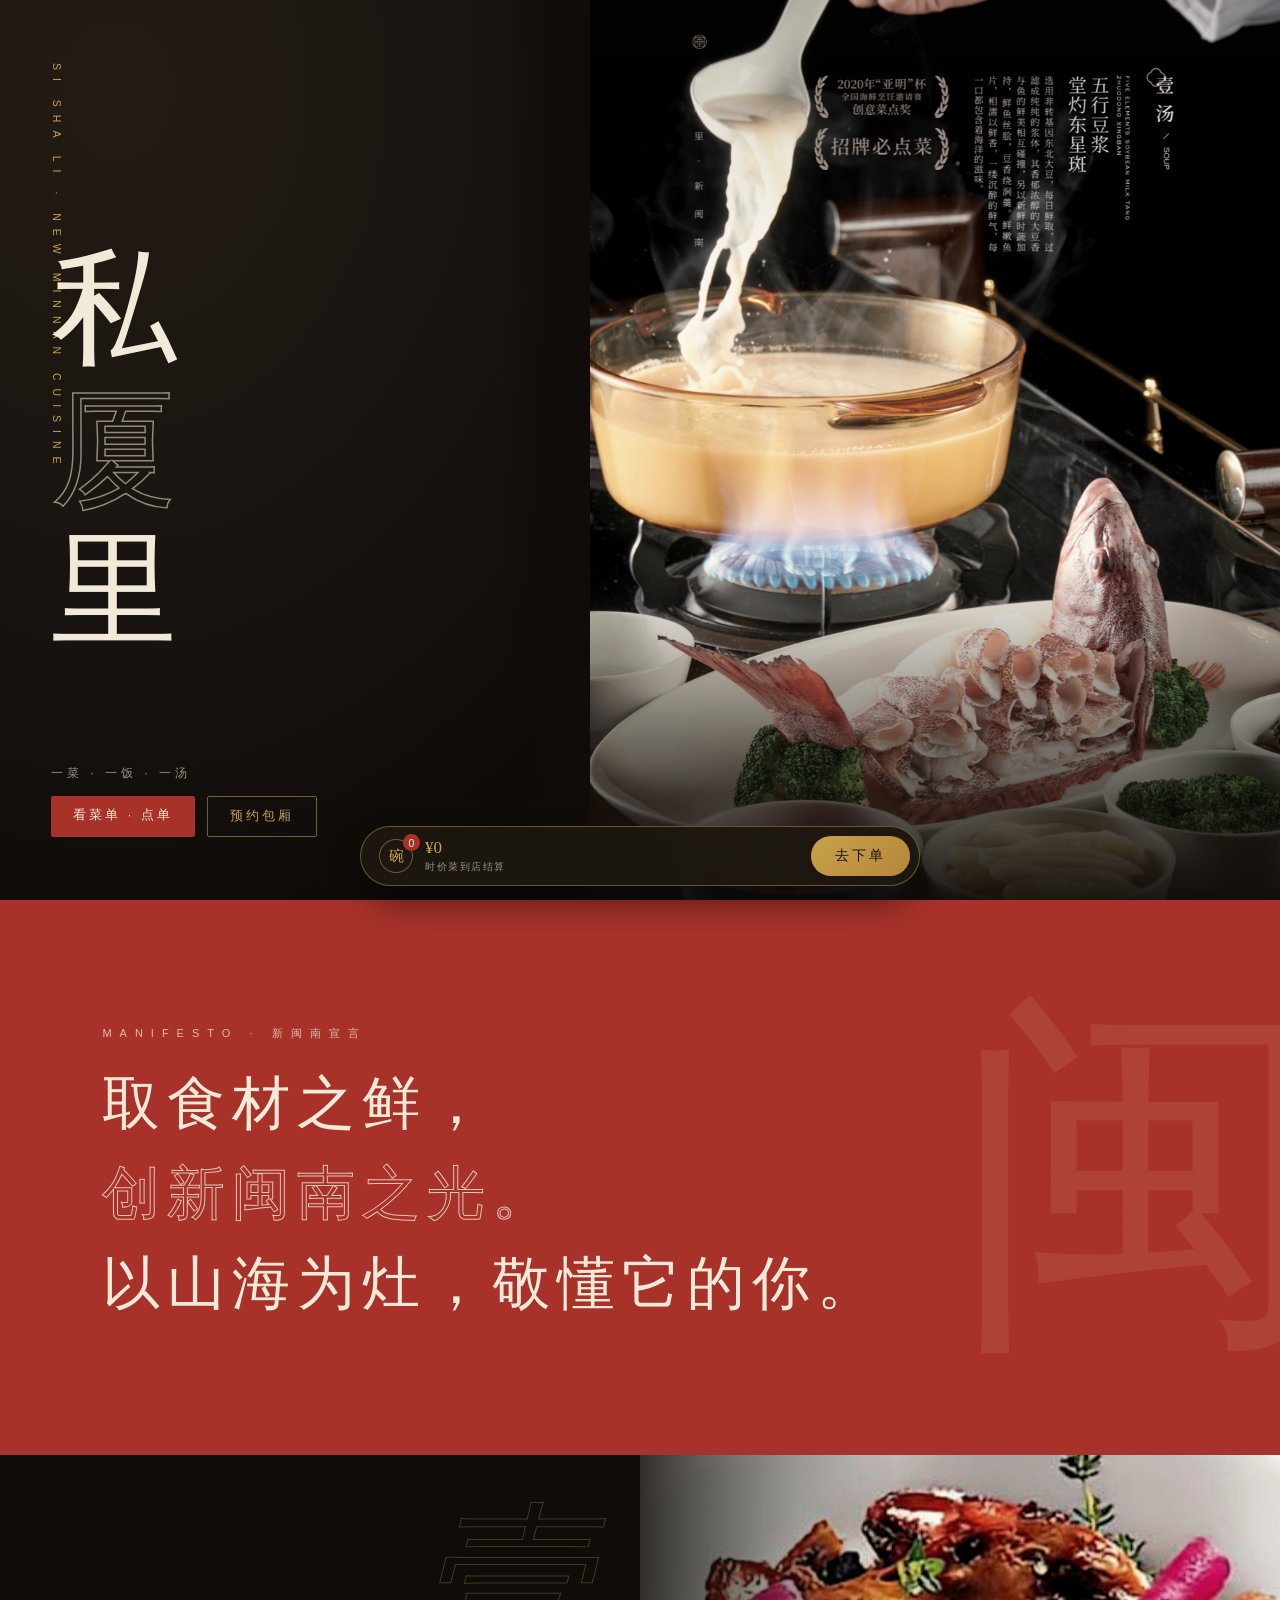
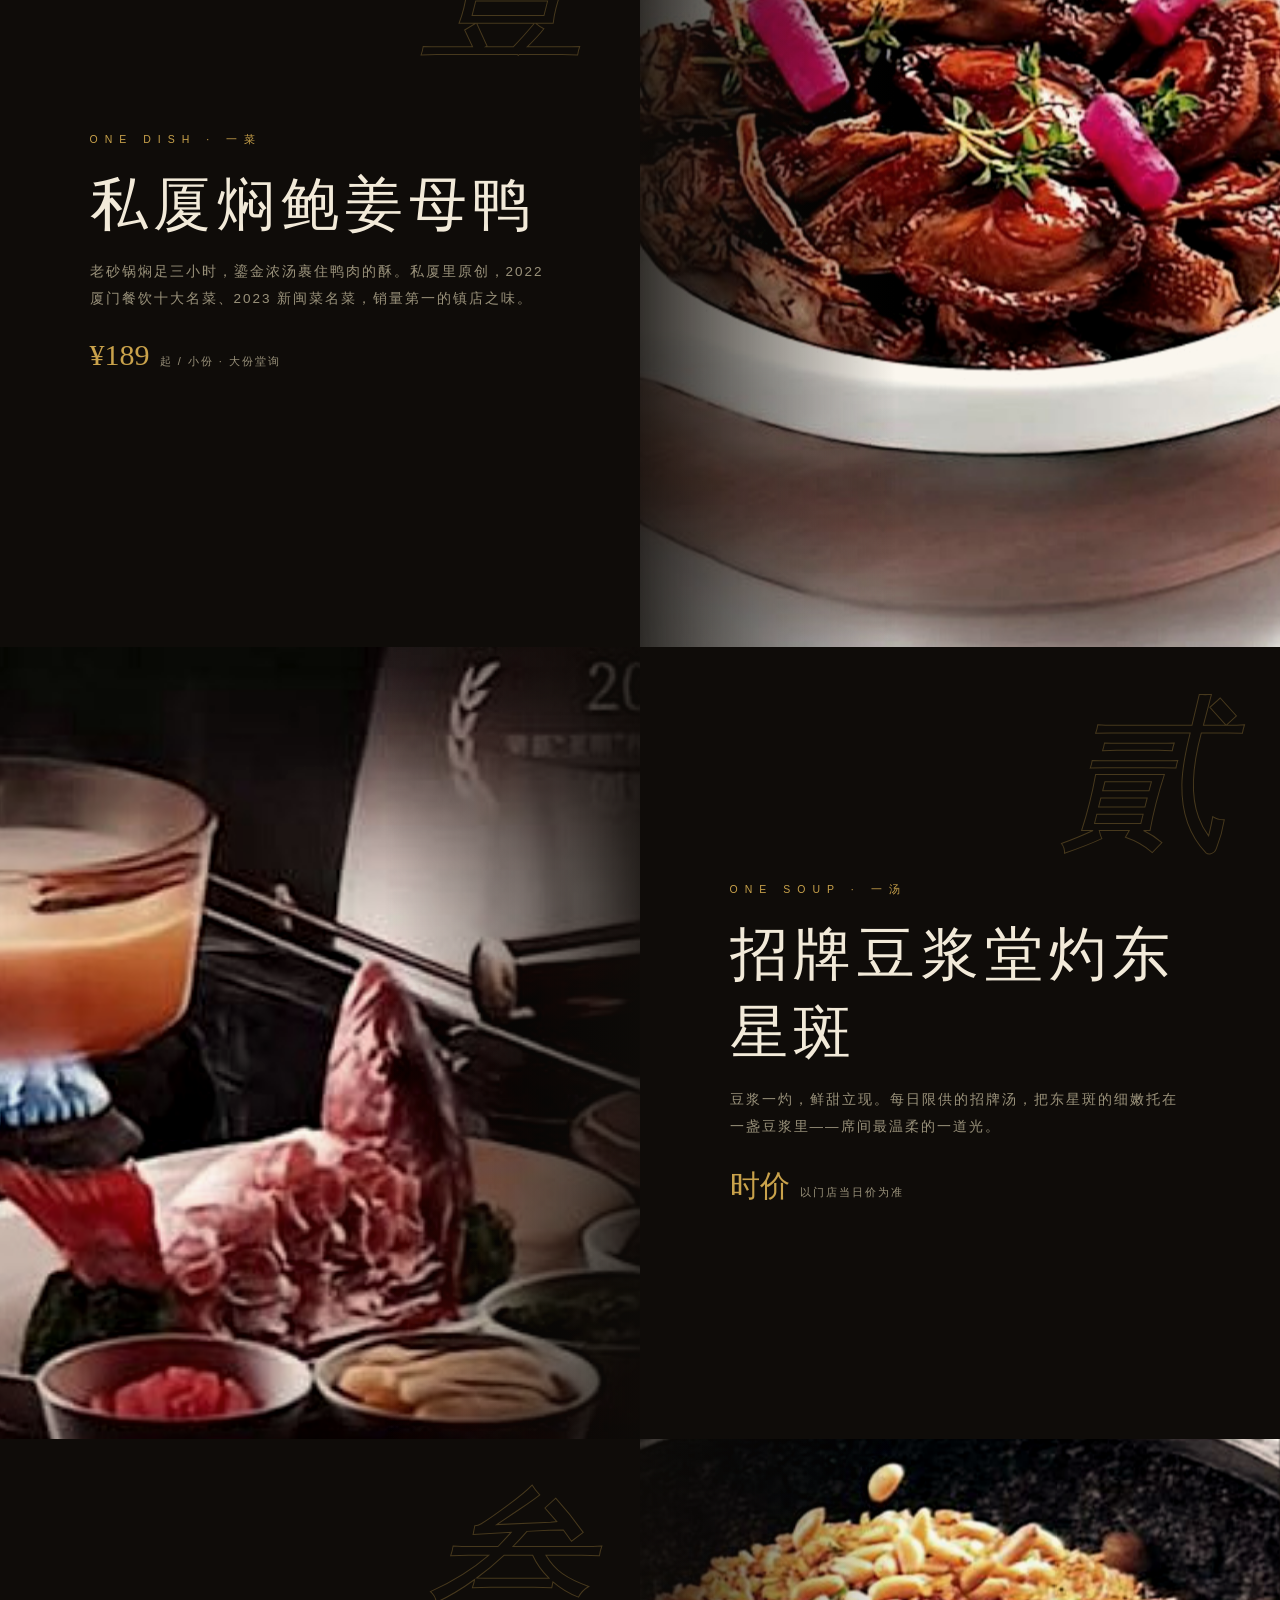
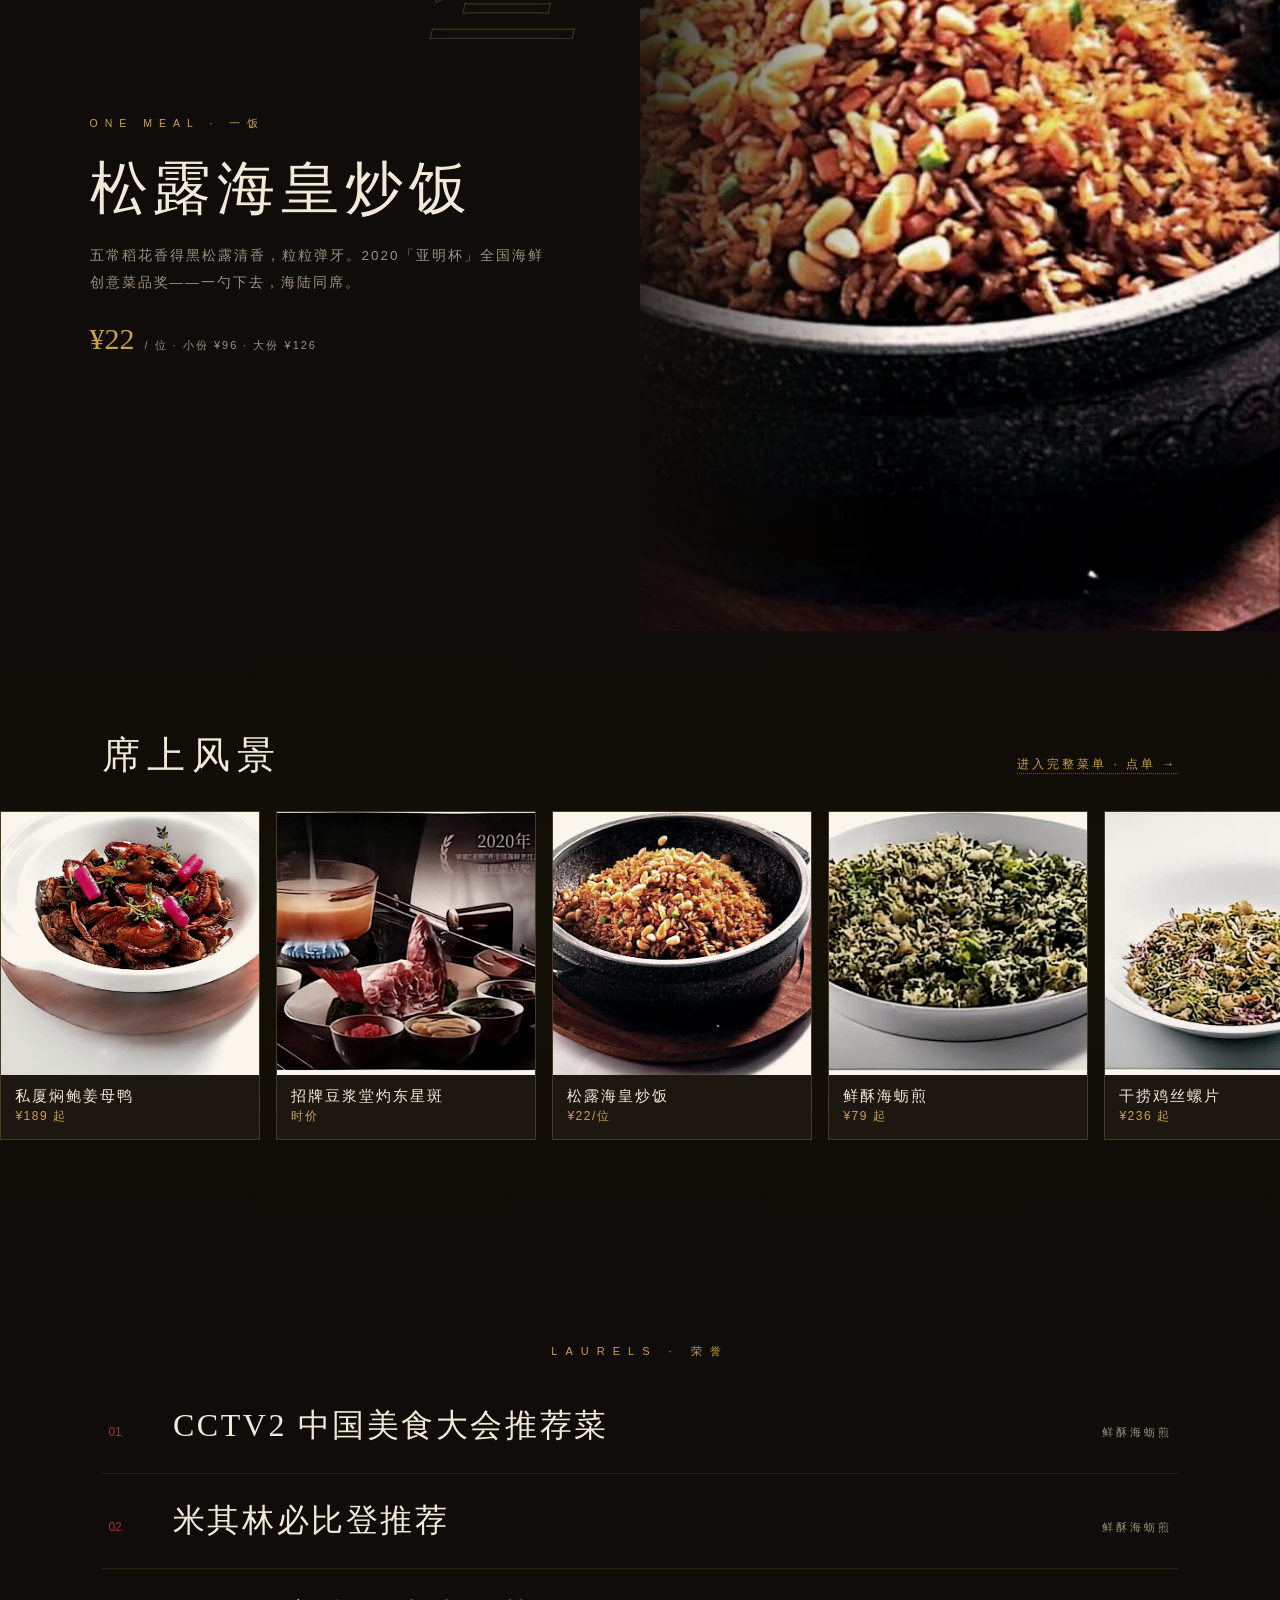
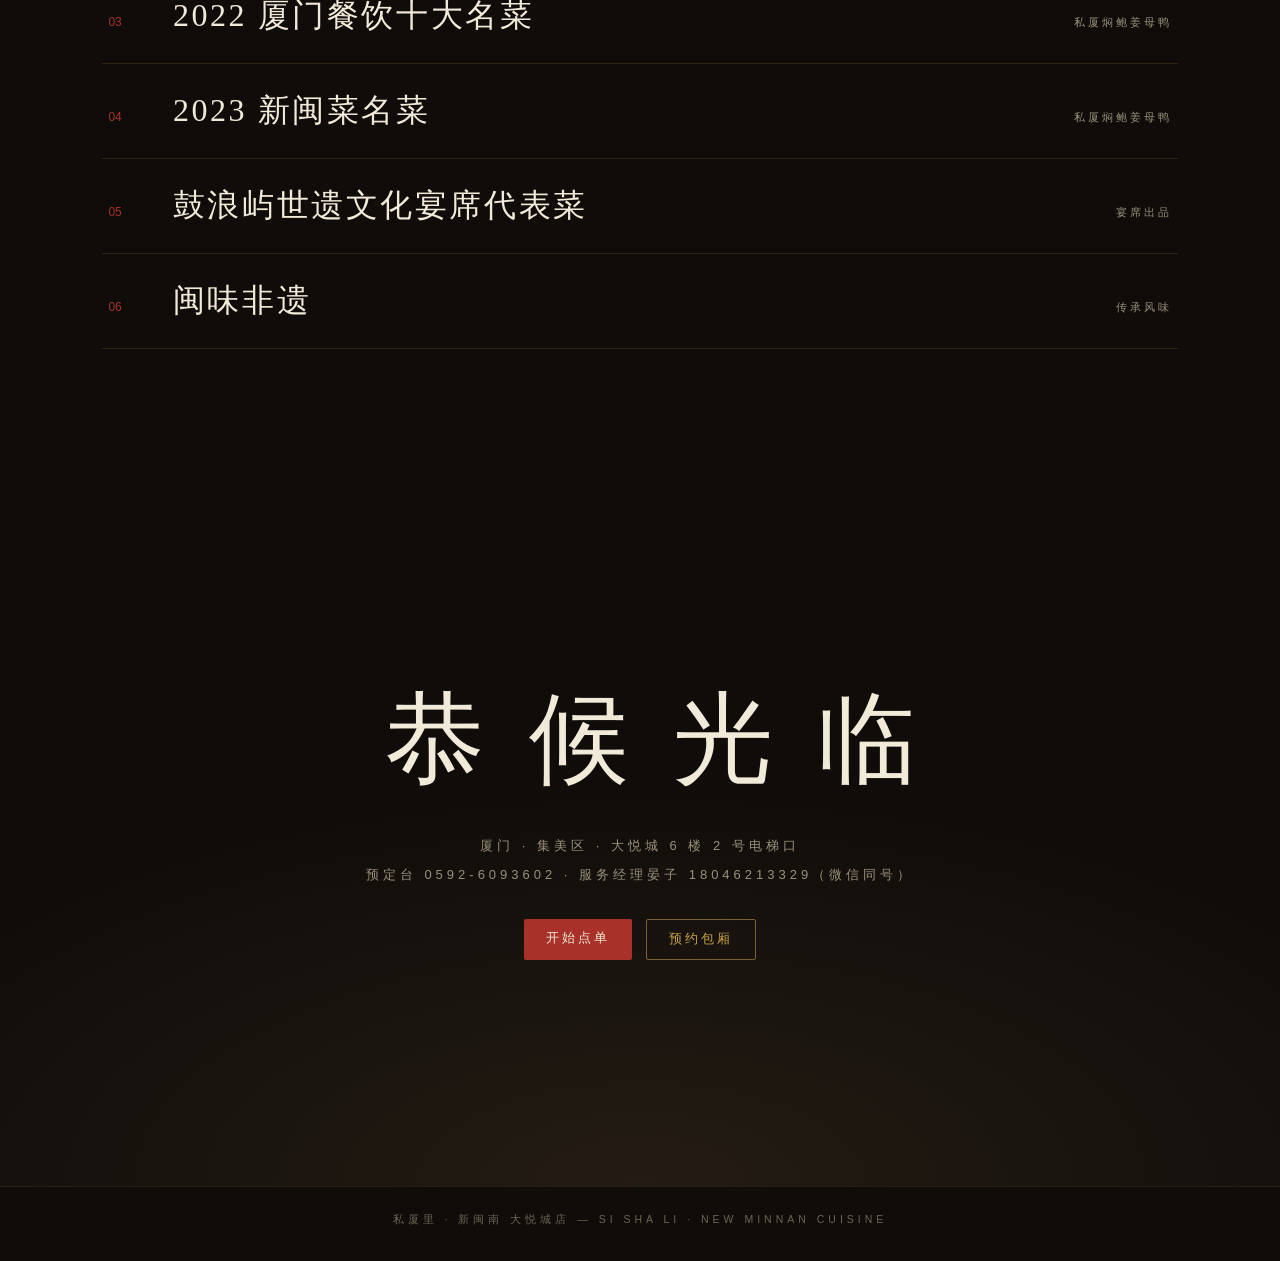
==== commit 05ca07c5: "发布:10-27 15:23" ====
--- a/b.html
+++ b/b.html
@@ -7,76 +7,74 @@
 <script src="js/data.js"></script>
 <style>
   :root {
-    --ink: #0f0c09; --ink2: #171310; --cream: #f2ead9; --gold: #c9a24b; --red: #a8322a; --muted: #9a927b;
+    --ink: #0f0c09; --ink2: #171310; --panel: #1d1712; --cream: #f2ead9;
+    --gold: #c9a24b; --red: #a8322a; --muted: #9a927b; --line: rgba(201,162,75,.25);
     --serif: "Songti SC", "STSong", "SimSun", serif;
   }
   * { margin: 0; padding: 0; box-sizing: border-box; }
   html { scroll-behavior: smooth; }
   body { font-family: "PingFang SC", "Microsoft YaHei", sans-serif; background: var(--ink); color: var(--cream); overflow-x: hidden; }
   img { filter: saturate(.88) contrast(1.08) brightness(.94) sepia(.12); }
-  .ov { overflow: hidden; }
-
-  /* ============ 开场满屏 ============ */
-  .hero { position: relative; min-height: 100svh; display: grid; grid-template-columns: 46% 54%; }
+  .view { min-height: 100vh; min-height: 100svh; }
+  .view[hidden] { display: none; }
+  a { -webkit-tap-highlight-color: transparent; }
+  button { font-family: inherit; -webkit-tap-highlight-color: transparent; cursor: pointer; }
+
+  /* ============ 首页·开场 ============ */
+  .hero { position: relative; min-height: 100vh; min-height: 100svh; display: grid; grid-template-columns: 46% 54%; }
   .hero-left { position: relative; background: radial-gradient(120% 100% at 20% 10%, #241c14, var(--ink2) 60%, #0d0a07); display: flex; align-items: center; padding: 8vh 4vw; z-index: 2; }
   .hero-left::after { content: ""; position: absolute; right: -1px; top: 0; bottom: 0; width: 90px; background: linear-gradient(90deg, transparent, rgba(15,12,9,.9) 55%, var(--ink)); z-index: 3; }
   .stack { display: flex; flex-direction: column; gap: 1vh; position: relative; z-index: 4; }
-  .stack .ch { font-family: var(--serif); font-size: clamp(74px, 15vh, 148px); line-height: 1.04; letter-spacing: .04em;
-    opacity: 0; transform: translateX(-46px); animation: chIn .9s cubic-bezier(.2,.8,.2,1) forwards; }
+  .stack .ch { font-family: var(--serif); font-size: clamp(70px, 14vh, 140px); line-height: 1.05; letter-spacing: .04em; opacity: 0; transform: translateX(-46px); animation: chIn .9s cubic-bezier(.2,.8,.2,1) forwards; }
   .stack .ch:nth-child(1) { animation-delay: .15s; }
   .stack .ch:nth-child(2) { animation-delay: .3s; color: var(--gold); }
   .stack .ch:nth-child(3) { animation-delay: .45s; }
   .stack .ch.outline { color: transparent; -webkit-text-stroke: 1.5px rgba(242,234,217,.55); }
   @keyframes chIn { to { opacity: 1; transform: none; } }
+  @keyframes fadein { to { opacity: 1; } }
   .hero-kicker { position: absolute; left: 4vw; top: 7vh; writing-mode: vertical-rl; letter-spacing: 8px; font-size: 10.5px; color: var(--gold); opacity: 0; animation: fadein 1s .9s forwards; }
   .hero-side { position: absolute; left: 4vw; bottom: 7vh; opacity: 0; animation: fadein 1s 1.05s forwards; }
   .hero-side p { font-size: 12px; letter-spacing: 4px; color: var(--muted); }
   .hero-side .cta { display: flex; gap: 12px; margin-top: 14px; }
-  .btn { display: inline-block; text-decoration: none; font-size: 12.5px; letter-spacing: 3px; padding: 11px 22px; border-radius: 2px; }
+  .btn { display: inline-block; text-decoration: none; font-size: 12.5px; letter-spacing: 3px; padding: 11px 22px; border-radius: 2px; border: none; }
   .btn.red { background: var(--red); color: var(--cream); }
-  .btn.line { border: 1px solid rgba(201,162,75,.55); color: var(--gold); }
+  .btn.line { border: 1px solid rgba(201,162,75,.55); color: var(--gold); background: none; }
+  .btn.ghost { border: 1px solid rgba(154,146,123,.5); color: var(--muted); background: none; }
   .hero-right { position: relative; overflow: hidden; }
   .hero-right img { position: absolute; inset: 0; width: 100%; height: 100%; object-fit: cover; animation: kb 26s ease-in-out infinite alternate; }
   @keyframes kb { from { transform: scale(1.02); } to { transform: scale(1.14) translate(-1.5%, 1%); } }
   .hero-right::after { content: ""; position: absolute; inset: 0; background: linear-gradient(180deg, rgba(15,12,9,.15), transparent 30%, transparent 62%, rgba(15,12,9,.92)); }
-  .hero-award { position: absolute; right: 4vw; bottom: 7vh; z-index: 4; text-align: right; opacity: 0; animation: fadein 1s 1.2s forwards; }
-  .hero-award b { font-family: var(--serif); font-size: 17px; color: var(--cream); letter-spacing: 3px; font-weight: 400; }
-  .hero-award span { display: block; font-size: 10.5px; color: var(--gold); letter-spacing: 2.5px; margin-top: 6px; }
-  @keyframes fadein { to { opacity: 1; } }
   @media (max-width: 820px) {
     .hero { grid-template-columns: 1fr; }
-    .hero-left { position: absolute; inset: 0; background: linear-gradient(180deg, rgba(15,12,9,.66), rgba(15,12,9,.4) 45%, rgba(15,12,9,.95)); z-index: 3; padding: 9vh 8vw 12vh; }
+    .hero-left { position: absolute; inset: 0; background: linear-gradient(180deg, rgba(15,12,9,.6), rgba(15,12,9,.38) 45%, rgba(15,12,9,.95)); z-index: 3; padding: 12vh 8vw 12vh; }
     .hero-left::after { display: none; }
     .stack { gap: 4px; }
-    .stack .ch { font-size: clamp(64px, 11.5vh, 108px); }
-    .hero-award { top: 4vh; right: 6vw; bottom: auto; max-width: 46vw; z-index: 5; }
-    .hero-award b { font-size: 14px; }
-    .hero-award span { font-size: 9.5px; letter-spacing: 1.5px; }
-    .hero-kicker { top: 4vh; left: 6vw; }
+    .stack .ch { font-size: clamp(62px, 11vh, 104px); }
+    .hero-kicker { top: 4.5vh; left: 6vw; }
     .hero-side { bottom: calc(7vh + 12px); left: 6vw; }
   }
 
-  /* ============ 朱砂宣言带 ============ */
-  .redband { background: var(--red); padding: 15vh 8vw; position: relative; overflow: hidden; }
+  /* ============ 首页·朱砂宣言 ============ */
+  .redband { background: var(--red); padding: 14vh 8vw; position: relative; overflow: hidden; }
   .redband::before { content: "闽"; position: absolute; right: -4vw; top: 50%; transform: translateY(-50%); font-family: var(--serif); font-size: 42vh; color: rgba(242,234,217,.08); line-height: 1; }
   .redband .k { font-size: 11px; letter-spacing: 8px; color: rgba(242,234,217,.75); }
-  .redband h2 { font-family: var(--serif); font-weight: 400; font-size: clamp(30px, 6vw, 60px); letter-spacing: .12em; margin-top: 18px; line-height: 1.55; }
+  .redband h2 { font-family: var(--serif); font-weight: 400; font-size: clamp(28px, 6vw, 58px); letter-spacing: .12em; margin-top: 18px; line-height: 1.55; }
   .redband h2 span { display: block; opacity: 0; transform: translateY(30px); transition: opacity .8s ease, transform .8s ease; }
   .redband h2 span.in { opacity: 1; transform: none; }
   .redband h2 em { font-style: normal; color: transparent; -webkit-text-stroke: 1px rgba(242,234,217,.8); }
 
-  /* ============ 一菜一饭一汤 三章 ============ */
-  .chapter-full { position: relative; min-height: 92svh; display: grid; grid-template-columns: 1fr 1fr; }
-  .chapter-full:nth-child(even) { direction: rtl; }
+  /* ============ 首页·三章节 ============ */
+  .chapter-full { position: relative; min-height: 88vh; min-height: 88svh; display: grid; grid-template-columns: 1fr 1fr; }
+  .chapter-full:nth-of-type(even) { direction: rtl; }
   .chapter-full > * { direction: ltr; }
-  .cf-media { position: relative; overflow: hidden; }
-  .cf-media img { position: absolute; inset: -12% 0; width: 100%; height: 124%; object-fit: cover; will-change: transform; }
+  .cf-media { position: relative; overflow: hidden; min-height: 300px; }
+  .cf-media img { position: absolute; left: 0; right: 0; top: -12%; height: 124%; width: 100%; object-fit: cover; will-change: transform; }
   .cf-media::after { content: ""; position: absolute; inset: 0; background: linear-gradient(90deg, transparent 60%, rgba(15,12,9,.85)); }
-  .chapter-full:nth-child(even) .cf-media::after { background: linear-gradient(-90deg, transparent 60%, rgba(15,12,9,.85)); }
-  .cf-text { position: relative; display: flex; flex-direction: column; justify-content: center; padding: 10vh 7vw; background: var(--ink); }
-  .cf-num { position: absolute; top: 6vh; right: 5vw; font-family: var(--serif); font-size: clamp(90px, 16vw, 190px); line-height: 1; color: transparent; -webkit-text-stroke: 1px rgba(201,162,75,.3); }
+  .chapter-full:nth-of-type(even) .cf-media::after { background: linear-gradient(-90deg, transparent 60%, rgba(15,12,9,.85)); }
+  .cf-text { position: relative; display: flex; flex-direction: column; justify-content: center; padding: 10vh 7vw; background: var(--ink); overflow: hidden; }
+  .cf-num { position: absolute; top: 5vh; right: 4vw; font-family: var(--serif); font-size: clamp(84px, 14vw, 170px); line-height: 1; color: transparent; -webkit-text-stroke: 1px rgba(201,162,75,.3); }
   .cf-text .k { font-size: 10.5px; letter-spacing: 7px; color: var(--gold); }
-  .cf-text h3 { font-family: var(--serif); font-weight: 400; font-size: clamp(34px, 5.4vw, 62px); letter-spacing: .1em; margin: 16px 0 14px; }
+  .cf-text h3 { font-family: var(--serif); font-weight: 400; font-size: clamp(32px, 5.2vw, 58px); letter-spacing: .1em; margin: 16px 0 14px; }
   .cf-text p { font-size: 13.5px; color: var(--muted); letter-spacing: 2px; line-height: 2; max-width: 34em; }
   .cf-price { display: inline-flex; align-items: baseline; gap: 10px; margin-top: 26px; }
   .cf-price b { font-family: var(--serif); font-size: 30px; color: var(--gold); font-weight: 400; }
@@ -85,222 +83,271 @@
   .rvl.in { opacity: 1; transform: none; }
   @media (max-width: 820px) {
     .chapter-full { grid-template-columns: 1fr; }
-    .cf-media { height: 52svh; }
-    .cf-media img { inset: 0; height: 100%; }
+    .cf-media { height: 50vh; min-height: 0; }
+    .cf-media img { top: 0; height: 100%; }
     .cf-text { padding: 7vh 8vw 9vh; }
   }
 
-  /* ============ 菜单墙(拖拽横滑) ============ */
-  .wall { padding: 12vh 0 10vh; background: linear-gradient(180deg, var(--ink), #131007 50%, var(--ink)); }
-  .wall-head { display: flex; align-items: baseline; justify-content: space-between; padding: 0 8vw 26px; }
-  .wall-head h4 { font-family: var(--serif); font-weight: 400; font-size: clamp(24px, 4vw, 40px); letter-spacing: .18em; }
+  /* ============ 首页·菜单墙 / 荣誉 / 结尾 ============ */
+  .wall { padding: 11vh 0 9vh; background: linear-gradient(180deg, var(--ink), #131007 50%, var(--ink)); }
+  .wall-head { display: flex; align-items: baseline; justify-content: space-between; padding: 0 8vw 24px; }
+  .wall-head h4 { font-family: var(--serif); font-weight: 400; font-size: clamp(24px, 4vw, 38px); letter-spacing: .18em; }
   .wall-head a { color: var(--gold); font-size: 12px; letter-spacing: 3px; text-decoration: none; border-bottom: 1px dotted rgba(201,162,75,.5); }
-  .wall-track { display: flex; gap: 16px; overflow-x: auto; scroll-snap-type: x mandatory; padding: 6px 8vw 26px; -webkit-overflow-scrolling: touch; scrollbar-width: none; }
+  .wall-track { display: flex; gap: 16px; overflow-x: auto; scroll-snap-type: x mandatory; padding: 6px 8vw 24px; -webkit-overflow-scrolling: touch; scrollbar-width: none; }
   .wall-track::-webkit-scrollbar { display: none; }
-  .wcard { flex: none; width: min(64vw, 272px); scroll-snap-align: start; background: #1d1712; border: 1px solid rgba(201,162,75,.22); transition: transform .45s ease, border-color .45s ease; }
+  .wcard { flex: none; width: min(62vw, 260px); scroll-snap-align: start; background: var(--panel); border: 1px solid var(--line); transition: transform .45s ease, border-color .45s ease; }
   .wcard:hover { transform: translateY(-8px); border-color: rgba(201,162,75,.55); }
   .wcard img { width: 100%; aspect-ratio: 1/1.02; object-fit: cover; display: block; }
-  .wcard figcaption { padding: 13px 15px 15px; }
-  .wcard b { display: block; font-family: var(--serif); font-weight: 400; font-size: 15.5px; letter-spacing: 2px; white-space: nowrap; overflow: hidden; text-overflow: ellipsis; }
+  .wcard figcaption { padding: 12px 14px 14px; }
+  .wcard b { display: block; font-family: var(--serif); font-weight: 400; font-size: 15px; letter-spacing: 2px; white-space: nowrap; overflow: hidden; text-overflow: ellipsis; }
   .wcard span { font-size: 12px; color: var(--gold); letter-spacing: 1.5px; }
-  .wall-progress { margin: 4px 8vw 0; height: 1px; background: rgba(201,162,75,.18); position: relative; }
-  .wall-progress i { position: absolute; left: 0; top: 0; height: 100%; width: 18%; background: var(--gold); transition: left .1s linear; }
-
-  /* ============ 荣誉巨字列表 ============ */
-  .laurels2 { padding: 12vh 8vw; }
+  .laurels2 { padding: 11vh 8vw; }
   .laurels2 .k { font-size: 11px; letter-spacing: 8px; color: var(--gold); text-align: center; }
-  .lrow { display: flex; align-items: baseline; gap: 4vw; padding: 26px 6px; border-bottom: 1px solid rgba(201,162,75,.16); transition: padding-left .4s ease, background .4s ease; }
+  .lrow { display: flex; align-items: baseline; gap: 4vw; padding: 25px 6px; border-bottom: 1px solid rgba(201,162,75,.16); transition: padding-left .4s ease, background .4s ease; }
   .lrow:hover { padding-left: 18px; background: rgba(201,162,75,.04); }
-  .lrow b { font-family: var(--serif); font-weight: 400; font-size: clamp(20px, 3.4vw, 34px); letter-spacing: .08em; flex: 1; }
+  .lrow b { font-family: var(--serif); font-weight: 400; font-size: clamp(19px, 3.2vw, 32px); letter-spacing: .08em; flex: 1; }
   .lrow span { font-size: 11px; color: var(--muted); letter-spacing: 3px; white-space: nowrap; }
   .lrow i { font-style: normal; color: var(--red); font-size: 12px; }
-
-  /* ============ 结尾满屏 ============ */
-  .finale { min-height: 88svh; display: flex; flex-direction: column; align-items: center; justify-content: center; text-align: center; position: relative; background: radial-gradient(100% 80% at 50% 100%, #241c14, var(--ink) 70%); }
-  .finale h2 { font-family: var(--serif); font-weight: 400; font-size: clamp(44px, 10vw, 110px); letter-spacing: .22em; text-indent: .22em; }
+  .finale { min-height: 82vh; min-height: 82svh; display: flex; flex-direction: column; align-items: center; justify-content: center; text-align: center; background: radial-gradient(100% 80% at 50% 100%, #241c14, var(--ink) 70%); padding: 0 8vw; }
+  .finale h2 { font-family: var(--serif); font-weight: 400; font-size: clamp(42px, 9vw, 100px); letter-spacing: .22em; text-indent: .22em; }
   .finale h2 span { display: inline-block; opacity: 0; transform: translateY(50px) rotate(4deg); transition: all .9s cubic-bezier(.2,.8,.2,1); }
   .finale h2 span.in { opacity: 1; transform: none; }
   .finale p { margin-top: 24px; font-size: 13px; color: var(--muted); letter-spacing: 4px; line-height: 2.2; }
   .finale .cta { margin-top: 30px; display: flex; gap: 14px; }
-  .wall-hint { text-align:center; font-size:11px; color:#6c6552; letter-spacing:2.5px; margin-top:14px; }
-  .lb { position:fixed; inset:0; z-index:200; background:rgba(10,8,6,.94); display:none; align-items:center; justify-content:center; flex-direction:column; gap:16px; padding:7vh 8vw; }
-  .lb.on { display:flex; }
-  .lb img { max-width:min(88vw,560px); max-height:64vh; object-fit:contain; border:1px solid rgba(201,162,75,.4); filter:saturate(.95) contrast(1.05); }
-  .lb b { font-family:var(--serif); font-weight:400; font-size:19px; letter-spacing:4px; }
-  .lb span { font-size:12.5px; color:var(--gold); letter-spacing:2px; }
-  .lb .lb-close { position:absolute; top:4vh; right:6vw; font-size:26px; color:var(--cream); cursor:pointer; line-height:1; padding:6px; }
-  /* ===== B版完整体系:视图/菜单/预约/订单 ===== */
-  .bview { min-height: 100svh; }
-  .vhead { position: sticky; top: 0; z-index: 50; display: flex; align-items: center; justify-content: space-between; padding: 16px 6vw; background: rgba(15,12,9,.92); backdrop-filter: blur(8px); border-bottom: 1px solid rgba(201,162,75,.2); }
-  .vhead h2 { font-family: var(--serif); font-weight: 400; font-size: 19px; letter-spacing: 12px; text-indent: 12px; }
+
+  /* ============ 视图头 / 菜单页 ============ */
+  .vhead { position: sticky; top: 0; z-index: 50; display: flex; align-items: center; justify-content: space-between; gap: 10px; padding: 15px 6vw; background: rgba(15,12,9,.93); backdrop-filter: blur(8px); border-bottom: 1px solid rgba(201,162,75,.2); }
+  .vhead h2 { font-family: var(--serif); font-weight: 400; font-size: 18px; letter-spacing: 12px; text-indent: 12px; }
   .vback { color: var(--gold); text-decoration: none; font-size: 13px; letter-spacing: 2px; min-width: 64px; }
+  .vph { min-width: 64px; }
   .vcart-link { color: var(--cream); text-decoration: none; font-size: 12.5px; letter-spacing: 2px; min-width: 64px; text-align: right; }
   .vcart-link b { background: var(--red); border-radius: 999px; font-size: 11px; padding: 1px 8px; margin-left: 6px; font-weight: 400; }
-  .vph { min-width: 64px; }
-  .mchips { position: sticky; top: 57px; z-index: 40; display: flex; gap: 8px; overflow-x: auto; padding: 14px 6vw; background: rgba(15,12,9,.94); -webkit-overflow-scrolling: touch; scrollbar-width: none; }
+  .mchips { position: sticky; top: 56px; z-index: 40; display: flex; gap: 8px; overflow-x: auto; padding: 13px 6vw; background: rgba(15,12,9,.95); -webkit-overflow-scrolling: touch; scrollbar-width: none; }
   .mchips::-webkit-scrollbar { display: none; }
-  .mchips a { flex: none; font-size: 12.5px; letter-spacing: 3px; color: var(--muted); text-decoration: none; padding: 7px 14px; border: 1px solid rgba(201,162,75,.25); border-radius: 999px; }
+  .mchips a { flex: none; font-size: 12.5px; letter-spacing: 3px; color: var(--muted); text-decoration: none; padding: 7px 14px; border: 1px solid var(--line); border-radius: 999px; }
   .mchips a.on { color: var(--ink); background: var(--gold); border-color: var(--gold); }
-  .mlist { padding: 6px 6vw 120px; }
-  .mcat { margin: 34px 0 8px; display: flex; align-items: baseline; gap: 12px; }
-  .mcat b { font-family: var(--serif); font-weight: 400; font-size: 24px; letter-spacing: 8px; }
+  .mlist { padding: 4px 6vw 130px; }
+  .mcat { margin: 32px 0 6px; display: flex; align-items: baseline; gap: 12px; }
+  .mcat b { font-family: var(--serif); font-weight: 400; font-size: 23px; letter-spacing: 8px; }
   .mcat span { font-size: 10px; color: var(--red); letter-spacing: 2px; }
-  .drow { display: flex; align-items: center; gap: 14px; padding: 12px 0; border-bottom: 1px solid rgba(201,162,75,.12); }
-  .drow .dimg { flex: none; width: 64px; height: 64px; border-radius: 3px; overflow: hidden; border: 1px solid rgba(201,162,75,.25); cursor: zoom-in; background: #1d1712; }
-  .drow .dimg img { width: 100%; height: 100%; object-fit: cover; display: block; }
-  .drow .dmain { flex: 1; min-width: 0; }
-  .drow .dname { font-family: var(--serif); font-size: 16.5px; letter-spacing: 1.5px; overflow-wrap: break-word; }
-  .drow .dmeta { font-size: 11px; color: var(--muted); letter-spacing: 1.5px; margin-top: 5px; }
-  .drow .dmeta em { font-style: normal; color: var(--red); margin-right: 8px; }
-  .drow .dside { text-align: right; flex: none; }
-  .drow .dprice { font-family: var(--serif); color: var(--gold); font-size: 17px; }
-  .drow .dprice small { font-size: 10.5px; color: var(--muted); letter-spacing: 1px; }
-  .addbtn { margin-top: 8px; background: none; border: 1px solid rgba(168,50,42,.8); color: var(--cream); font-size: 11.5px; letter-spacing: 2px; padding: 5px 14px; border-radius: 2px; cursor: pointer; }
-  .addbtn.on { background: var(--red); border-color: var(--red); }
-  .cartbar { position: fixed; left: 4vw; right: 4vw; bottom: calc(14px + env(safe-area-inset-bottom)); z-index: 60; display: flex; align-items: center; justify-content: space-between; gap: 14px; background: rgba(29,23,18,.96); border: 1px solid rgba(201,162,75,.4); border-radius: 4px; padding: 12px 16px; box-shadow: 0 18px 44px -16px rgba(0,0,0,.9); }
-  .cartbar span { font-size: 13px; letter-spacing: 1.5px; }
-  .cartbar b { color: var(--gold); font-family: var(--serif); font-weight: 400; }
-  .rform { max-width: 560px; margin: 0 auto; padding: 30px 6vw 90px; display: grid; grid-template-columns: 1fr 1fr; gap: 16px 14px; }
+  .drow { display: flex; align-items: center; gap: 14px; padding: 13px 0; border-bottom: 1px solid rgba(201,162,75,.12); }
+  .dimg { flex: none; width: 66px; height: 66px; border-radius: 3px; overflow: hidden; border: 1px solid var(--line); cursor: zoom-in; background: var(--panel); }
+  .dimg img { width: 100%; height: 100%; object-fit: cover; display: block; }
+  .dmain { flex: 1; min-width: 0; }
+  .dname { font-family: var(--serif); font-size: 16px; letter-spacing: 1.5px; overflow-wrap: break-word; }
+  .dmeta { font-size: 11px; color: var(--muted); letter-spacing: 1.5px; margin-top: 5px; }
+  .dmeta em { font-style: normal; color: var(--red); margin-right: 8px; }
+  .dside { text-align: right; flex: none; display: flex; flex-direction: column; align-items: flex-end; gap: 8px; }
+  .dprice { font-family: var(--serif); color: var(--gold); font-size: 16.5px; }
+  .dprice small { font-size: 10.5px; color: var(--muted); letter-spacing: 1px; }
+  .stepper { display: inline-flex; align-items: center; gap: 0; }
+  .stepper button { width: 26px; height: 26px; border-radius: 50%; border: 1px solid var(--red); background: none; color: var(--cream); font-size: 16px; line-height: 1; display: flex; align-items: center; justify-content: center; }
+  .stepper button:active { background: rgba(168,50,42,.3); }
+  .stepper b { min-width: 34px; text-align: center; font-size: 14.5px; font-weight: 400; }
+  .stepper .zero { background: var(--red); font-size: 18px; }
+
+  /* ============ 底部购物栏(外卖平台式) ============ */
+  .obar { position: fixed; left: 50%; transform: translateX(-50%); bottom: calc(14px + env(safe-area-inset-bottom)); z-index: 80; width: min(92vw, 560px); display: flex; align-items: center; justify-content: space-between; gap: 12px; background: rgba(29,23,18,.97); border: 1px solid rgba(201,162,75,.45); border-radius: 999px; padding: 9px 9px 9px 18px; box-shadow: 0 18px 44px -14px rgba(0,0,0,.9); }
+  .ob-left { display: flex; align-items: center; gap: 12px; min-width: 0; }
+  .ob-count { position: relative; }
+  .ob-count .cbtn { width: 34px; height: 34px; border-radius: 50%; border: 1px solid rgba(201,162,75,.5); background: var(--panel); color: var(--gold); font-size: 15px; display: flex; align-items: center; justify-content: center; }
+  .ob-badge { position: absolute; top: -5px; right: -7px; background: var(--red); color: var(--cream); border-radius: 999px; font-size: 10.5px; min-width: 17px; height: 17px; display: flex; align-items: center; justify-content: center; padding: 0 4px; font-style: normal; }
+  .ob-info b { font-family: var(--serif); font-size: 17px; color: var(--gold); font-weight: 400; }
+  .ob-info span { display: block; font-size: 10px; color: var(--muted); letter-spacing: 1.5px; margin-top: 2px; }
+  .ob-go { border: none; background: linear-gradient(135deg, #c9a24b, #b4863a); color: #171310; font-size: 13.5px; letter-spacing: 3px; padding: 11px 24px; border-radius: 999px; }
+
+  /* ============ 下单确认页 ============ */
+  .owrap { max-width: 640px; margin: 0 auto; padding: 26px 6vw 150px; }
+  .osec { margin-top: 26px; }
+  .osec h3 { font-family: var(--serif); font-weight: 400; font-size: 16px; letter-spacing: 6px; color: var(--gold); margin-bottom: 6px; }
+  .oitem { display: flex; align-items: center; gap: 12px; padding: 11px 0; border-bottom: 1px solid rgba(201,162,75,.12); }
+  .oitem .n { flex: 1; font-size: 14px; letter-spacing: 1px; }
+  .oitem .p { color: var(--gold); font-size: 13.5px; font-family: var(--serif); }
+  .oform { display: grid; grid-template-columns: 1fr 1fr; gap: 14px 12px; }
+  .oform label { font-size: 11px; color: var(--muted); letter-spacing: 2.5px; display: flex; flex-direction: column; gap: 6px; }
+  .oform label.wide { grid-column: 1 / -1; }
+  .oform input { background: var(--panel); border: 1px solid rgba(201,162,75,.3); color: var(--cream); font-size: 14.5px; padding: 11px 12px; border-radius: 2px; letter-spacing: 1px; }
+  .oform input:focus { outline: none; border-color: var(--gold); }
+  .ototal { display: flex; justify-content: space-between; align-items: baseline; padding: 16px 2px; font-size: 13px; letter-spacing: 2px; color: var(--muted); }
+  .ototal b { font-family: var(--serif); font-size: 26px; color: var(--gold); font-weight: 400; }
+  .opay-note { text-align: center; font-size: 11.5px; color: var(--muted); letter-spacing: 2px; margin: 4px 0 14px; }
+  .opay-note b { color: var(--gold); font-weight: 400; }
+  .obtns { display: flex; flex-wrap: wrap; gap: 12px; justify-content: center; }
+  .obtns .btn { padding: 13px 26px; }
+
+  /* ============ 预约页 ============ */
+  .rform { max-width: 560px; margin: 0 auto; padding: 26px 6vw 120px; display: grid; grid-template-columns: 1fr 1fr; gap: 16px 14px; }
   .rform label { font-size: 11.5px; color: var(--muted); letter-spacing: 2.5px; display: flex; flex-direction: column; gap: 7px; }
   .rform label.wide, .rform .rbtns, .rform textarea, .rform .rtel { grid-column: 1 / -1; }
-  .rform input, .rform select { background: #1d1712; border: 1px solid rgba(201,162,75,.3); color: var(--cream); font-size: 14.5px; padding: 11px 12px; border-radius: 2px; letter-spacing: 1px; }
+  .rform input, .rform select { background: var(--panel); border: 1px solid rgba(201,162,75,.3); color: var(--cream); font-size: 14.5px; padding: 11px 12px; border-radius: 2px; letter-spacing: 1px; }
   .rform input:focus, .rform select:focus { outline: none; border-color: var(--gold); }
   .rrow { display: contents; }
   .rbtns { display: flex; gap: 12px; margin-top: 6px; flex-wrap: wrap; }
-  .rform textarea, .cd-panel textarea { grid-column: 1 / -1; background: #14100b; border: 1px solid rgba(201,162,75,.3); color: var(--d8cfb4, #d8cfb4); color: #d8cfb4; padding: 12px; font-size: 12.5px; line-height: 1.9; border-radius: 2px; }
+  .rform textarea, .otext { background: #14100b; border: 1px solid rgba(201,162,75,.3); color: #d8cfb4; padding: 12px; font-size: 12.5px; line-height: 1.9; border-radius: 2px; width: 100%; }
   .rtel { font-size: 11.5px; color: var(--muted); letter-spacing: 2px; text-align: center; margin-top: 10px; }
-  .cdrawer { position: fixed; inset: 0; z-index: 120; }
-  .cd-mask { position: absolute; inset: 0; background: rgba(10,8,6,.7); }
-  .cd-panel { position: absolute; left: 0; right: 0; bottom: 0; max-height: 78svh; overflow-y: auto; background: #171310; border-top: 1px solid rgba(201,162,75,.4); padding: 22px 6vw calc(26px + env(safe-area-inset-bottom)); }
-  .cd-panel h3 { font-family: var(--serif); font-weight: 400; letter-spacing: 10px; font-size: 18px; margin-bottom: 14px; }
-  .cd-item { display: flex; align-items: center; gap: 12px; padding: 10px 0; border-bottom: 1px solid rgba(201,162,75,.12); }
-  .cd-item .n { flex: 1; font-size: 14px; letter-spacing: 1px; }
-  .cd-item .p { color: var(--gold); font-size: 13.5px; }
-  .qty { display: flex; align-items: center; gap: 10px; }
-  .qty button { width: 26px; height: 26px; border-radius: 50%; border: 1px solid rgba(201,162,75,.5); background: none; color: var(--gold); font-size: 15px; cursor: pointer; line-height: 1; }
-  .cd-note { display: block; margin: 14px 0 4px; font-size: 11.5px; color: var(--muted); letter-spacing: 2px; }
-  .cd-note input { width: 100%; margin-top: 7px; background: #1d1712; border: 1px solid rgba(201,162,75,.3); color: var(--cream); padding: 10px 12px; font-size: 13.5px; border-radius: 2px; }
-  .btn.ghost { background: none; border: 1px solid rgba(154,146,123,.5); color: var(--muted); }
-  .cartbar .mp { font-size: 11px; color: #9a927b; }
-  .cd-empty { color: #9a927b; font-size: 13px; letter-spacing: 2px; }
+
+  /* ============ 大图查看器 ============ */
+  .lb { position: fixed; inset: 0; z-index: 200; background: rgba(10,8,6,.94); display: none; align-items: center; justify-content: center; flex-direction: column; gap: 16px; padding: 7vh 8vw; }
+  .lb.on { display: flex; }
+  .lb img { max-width: min(88vw, 560px); max-height: 64vh; object-fit: contain; border: 1px solid rgba(201,162,75,.4); filter: saturate(.95) contrast(1.05); }
+  .lb b { font-family: var(--serif); font-weight: 400; font-size: 19px; letter-spacing: 4px; }
+  .lb span { font-size: 12.5px; color: var(--gold); letter-spacing: 2px; }
+  .lb .lb-close { position: absolute; top: 4vh; right: 6vw; font-size: 26px; color: var(--cream); cursor: pointer; line-height: 1; padding: 6px; font-style: normal; }
+
   .bfoot { text-align: center; font-size: 10.5px; color: #6c6552; letter-spacing: 4px; padding: 26px 0 34px; border-top: 1px solid rgba(201,162,75,.12); }
+
+  @media (prefers-reduced-motion: reduce) { * { animation: none !important; transition: none !important; } .stack .ch, .hero-kicker, .hero-side { opacity: 1; transform: none; } }
 </style>
 </head>
 <body>
 
-  <main id="bapp">
-  <!-- ================= 首页视图 ================= -->
-  <section class="bview" id="view-home">
-  <header class="hero">
-    <div class="hero-left">
-      <p class="hero-kicker">SI SHA LI · NEW MINNAN CUISINE</p>
-      <div class="stack">
-        <div class="ch">私</div>
-        <div class="ch outline">厦</div>
-        <div class="ch">里</div>
-      </div>
-      <div class="hero-side">
-        <p>一菜 · 一饭 · 一汤</p>
-        <div class="cta">
-          <a class="btn red" href="#/menu">看菜单 · 点单</a>
-          <a class="btn line" href="#/reserve">预约包厢</a>
+<main id="app">
+
+  <!-- ================= 首页 ================= -->
+  <section class="view" id="v-home">
+    <header class="hero">
+      <div class="hero-left">
+        <p class="hero-kicker">SI SHA LI · NEW MINNAN CUISINE</p>
+        <div class="stack">
+          <div class="ch">私</div>
+          <div class="ch outline">厦</div>
+          <div class="ch">里</div>
         </div>
-      </div>
-    </div>
-    <div class="hero-right">
-      <img src="assets/dishes/photo/dongxingban.jpg" alt="五行豆浆堂灼东星斑">
-    </div>
-  </header>
-
-  <!-- 朱砂宣言 -->
-  <section class="redband">
-    <p class="k">MANIFESTO · 新闽南宣言</p>
-    <h2>
-      <span>取食材之鲜，</span>
-      <span><em>创新闽南之光。</em></span>
-      <span>以山海为灶，敬懂它的你。</span>
-    </h2>
+        <div class="hero-side">
+          <p>一菜 · 一饭 · 一汤</p>
+          <div class="cta">
+            <a class="btn red" href="#/menu">看菜单 · 点单</a>
+            <a class="btn line" href="#/reserve">预约包厢</a>
+          </div>
+        </div>
+      </div>
+      <div class="hero-right">
+        <img src="assets/dishes/photo/dongxingban.jpg" alt="五行豆浆堂灼东星斑">
+      </div>
+    </header>
+
+    <section class="redband">
+      <p class="k">MANIFESTO · 新闽南宣言</p>
+      <h2>
+        <span>取食材之鲜，</span>
+        <span><em>创新闽南之光。</em></span>
+        <span>以山海为灶，敬懂它的你。</span>
+      </h2>
+    </section>
+
+    <section class="chapter-full">
+      <div class="cf-media"><img data-para src="assets/dishes/photo/s01.jpg" alt="私厦焖鲍姜母鸭"></div>
+      <div class="cf-text">
+        <i class="cf-num">壹</i>
+        <p class="k rvl">ONE DISH · 一菜</p>
+        <h3 class="rvl">私厦焖鲍姜母鸭</h3>
+        <p class="rvl">老砂锅焖足三小时，鎏金浓汤裹住鸭肉的酥。私厦里原创，2022 厦门餐饮十大名菜、2023 新闽菜名菜，销量第一的镇店之味。</p>
+        <div class="cf-price rvl"><b>¥189</b><span>起 / 小份 · 大份堂询</span></div>
+      </div>
+    </section>
+    <section class="chapter-full">
+      <div class="cf-media"><img data-para src="assets/dishes/photo/s44.jpg" alt="招牌豆浆堂灼东星斑"></div>
+      <div class="cf-text">
+        <i class="cf-num">貳</i>
+        <p class="k rvl">ONE SOUP · 一汤</p>
+        <h3 class="rvl">招牌豆浆堂灼东星斑</h3>
+        <p class="rvl">豆浆一灼，鲜甜立现。每日限供的招牌汤，把东星斑的细嫩托在一盏豆浆里——席间最温柔的一道光。</p>
+        <div class="cf-price rvl"><b>时价</b><span>以门店当日价为准</span></div>
+      </div>
+    </section>
+    <section class="chapter-full">
+      <div class="cf-media"><img data-para src="assets/dishes/photo/s03.jpg" alt="松露海皇炒饭"></div>
+      <div class="cf-text">
+        <i class="cf-num">叁</i>
+        <p class="k rvl">ONE MEAL · 一饭</p>
+        <h3 class="rvl">松露海皇炒饭</h3>
+        <p class="rvl">五常稻花香得黑松露清香，粒粒弹牙。2020「亚明杯」全国海鲜创意菜品奖——一勺下去，海陆同席。</p>
+        <div class="cf-price rvl"><b>¥22</b><span>/ 位 · 小份 ¥96 · 大份 ¥126</span></div>
+      </div>
+    </section>
+
+    <section class="wall">
+      <div class="wall-head">
+        <h4>席上风景</h4>
+        <a href="#/menu">进入完整菜单 · 点单 →</a>
+      </div>
+      <div class="wall-track" id="wallTrack"></div>
+    </section>
+
+    <section class="laurels2">
+      <p class="k">LAURELS · 荣誉</p>
+      <div style="height:20px"></div>
+      <div class="lrow rvl"><i>01</i><b>CCTV2 中国美食大会推荐菜</b><span>鲜酥海蛎煎</span></div>
+      <div class="lrow rvl"><i>02</i><b>米其林必比登推荐</b><span>鲜酥海蛎煎</span></div>
+      <div class="lrow rvl"><i>03</i><b>2022 厦门餐饮十大名菜</b><span>私厦焖鲍姜母鸭</span></div>
+      <div class="lrow rvl"><i>04</i><b>2023 新闽菜名菜</b><span>私厦焖鲍姜母鸭</span></div>
+      <div class="lrow rvl"><i>05</i><b>鼓浪屿世遗文化宴席代表菜</b><span>宴席出品</span></div>
+      <div class="lrow rvl"><i>06</i><b>闽味非遗</b><span>传承风味</span></div>
+    </section>
+
+    <section class="finale">
+      <h2 id="finH"><span>恭</span><span>候</span><span>光</span><span>临</span></h2>
+      <p>厦门 · 集美区 · 大悦城 6 楼 2 号电梯口<br>预定台 0592-6093602 · 服务经理晏子 18046213329（微信同号）</p>
+      <div class="cta">
+        <a class="btn red" href="#/menu">开始点单</a>
+        <a class="btn line" href="#/reserve">预约包厢</a>
+      </div>
+    </section>
   </section>
 
-  <!-- 一菜一饭一汤 -->
-  <section class="chapter-full">
-    <div class="cf-media"><img data-para src="assets/dishes/photo/s01.jpg" alt="私厦焖鲍姜母鸭"></div>
-    <div class="cf-text">
-      <i class="cf-num">壹</i>
-      <p class="k rvl">ONE DISH · 一菜</p>
-      <h3 class="rvl">私厦焖鲍姜母鸭</h3>
-      <p class="rvl">老砂锅焖足三小时，鎏金浓汤裹住鸭肉的酥。私厦里原创，2022 厦门餐饮十大名菜、2023 新闽菜名菜，销量第一的镇店之味。</p>
-      <div class="cf-price rvl"><b>¥189</b><span>起 / 小份 · 大份堂询</span></div>
-    </div>
-  </section>
-  <section class="chapter-full">
-    <div class="cf-media"><img data-para src="assets/dishes/photo/s02.jpg" alt="五行豆浆堂灼东星斑"></div>
-    <div class="cf-text">
-      <i class="cf-num">貳</i>
-      <p class="k rvl">ONE SOUP · 一汤</p>
-      <h3 class="rvl">五行豆浆堂灼东星斑</h3>
-      <p class="rvl">豆浆一灼，鲜甜立现。每日限供的招牌汤，把东星斑的细嫩托在一盏五行豆浆里——席间最温柔的一道光。</p>
-      <div class="cf-price rvl"><b>时价</b><span>以门店当日价为准</span></div>
-    </div>
-  </section>
-  <section class="chapter-full">
-    <div class="cf-media"><img data-para src="assets/dishes/photo/s03.jpg" alt="松露海皇炒饭"></div>
-    <div class="cf-text">
-      <i class="cf-num">叁</i>
-      <p class="k rvl">ONE MEAL · 一饭</p>
-      <h3 class="rvl">松露海皇炒饭</h3>
-      <p class="rvl">五常稻花香得黑松露清香，粒粒弹牙。2020「亚明杯」全国海鲜创意菜品奖——一勺下去，海陆同席。</p>
-      <div class="cf-price rvl"><b>¥22</b><span>/ 位 · 小份 ¥96 · 大份 ¥126</span></div>
-    </div>
-  </section>
-
-  <!-- 菜单墙 -->
-  <section class="wall" id="wall">
-    <div class="wall-head">
-      <h4>席上风景</h4>
-      <a href="#/menu">进入完整菜单 · 点单 →</a>
-    </div>
-    <div class="wall-track" id="wallTrack"></div>
-    <div class="wall-progress"><i id="wallBar"></i></div>
-    <p class="wall-hint">点击菜品可放大看图 · 完整点单请进「菜单 · 点单」</p>
-  </section>
-
-  <!-- 荣誉巨字 -->
-  <section class="laurels2">
-    <p class="k">LAURELS · 荣誉</p>
-    <div style="height:22px"></div>
-    <div class="lrow rvl"><i>01</i><b>CCTV2 中国美食大会推荐菜</b><span>鲜酥海蛎煎</span></div>
-    <div class="lrow rvl"><i>02</i><b>米其林必比登推荐</b><span>鲜酥海蛎煎</span></div>
-    <div class="lrow rvl"><i>03</i><b>2022 厦门餐饮十大名菜</b><span>私厦焖鲍姜母鸭</span></div>
-    <div class="lrow rvl"><i>04</i><b>2023 新闽菜名菜</b><span>私厦焖鲍姜母鸭</span></div>
-    <div class="lrow rvl"><i>05</i><b>鼓浪屿世遗文化宴席代表菜</b><span>宴席出品</span></div>
-    <div class="lrow rvl"><i>06</i><b>闽味非遗</b><span>传承风味</span></div>
-  </section>
-
-  <!-- 结尾 -->
-  <section class="finale">
-    <h2 id="finH"><span>恭</span><span>候</span><span>光</span><span>临</span></h2>
-    <p>厦门 · 集美区 · 大悦城 6 楼 2 号电梯口<br>预定台 0592-6093602 · 服务经理晏子 18046213329（微信同号）</p>
-    <div class="cta">
-      <a class="btn red" href="#/menu">开始点单</a>
-      <a class="btn line" href="#/reserve">预约包厢</a>
-    </div>
-  </section>
-  </section>
-
-  <section class="bview" id="view-menu" hidden>
+  <!-- ================= 菜单页 ================= -->
+  <section class="view" id="v-menu" hidden>
     <header class="vhead">
       <a class="vback" href="#/home">‹ 席卷</a>
       <h2>菜 单</h2>
-      <a class="vcart-link" id="menuCartBtn">订单<b id="cartCount">0</b></a>
+      <a class="vcart-link" href="#/order">订单<b id="cartCount">0</b></a>
     </header>
     <div class="mchips" id="menuChips"></div>
     <div class="mlist" id="menuList"></div>
-    <div class="cartbar" id="cartBar" hidden><span id="cartSummary"></span><button class="btn red" id="cartOpen">去下单</button></div>
   </section>
 
-  <section class="bview" id="view-reserve" hidden>
-    <header class="vhead"><a class="vback" href="#/home">‹ 席卷</a><h2>预 约</h2><span class="vph"></span></header>
+  <!-- ================= 下单确认页 ================= -->
+  <section class="view" id="v-order" hidden>
+    <header class="vhead">
+      <a class="vback" href="#/menu">‹ 菜单</a>
+      <h2>下 单</h2>
+      <span class="vph"></span>
+    </header>
+    <div class="owrap">
+      <div class="osec">
+        <h3>已点菜品</h3>
+        <div id="oItems"></div>
+        <div class="ototal"><span>合计（时价菜到店结算）</span><b id="oTotal">¥0</b></div>
+      </div>
+      <div class="osec">
+        <h3>联系信息</h3>
+        <div class="oform">
+          <label>贵宾称呼 <input id="oGuest" placeholder="张先生 / 王女士"></label>
+          <label>联系电话 <input id="oPhone" type="tel" placeholder="方便店家确认"></label>
+          <label>包厢 / 桌号 <input id="oRoom" placeholder="如：秋分包厢"></label>
+          <label>用餐时间 <input id="oTime" type="time" value="18:30"></label>
+          <label class="wide">忌口 / 备注 <input id="oNote" placeholder="不吃辣、海鲜过敏…"></label>
+        </div>
+      </div>
+      <div class="osec">
+        <p class="opay-note"><b>先下单 · 后付款</b>——提交订单给店家确认，用餐后到店支付</p>
+        <div class="obtns">
+          <button class="btn red" id="oSms">短信提交订单</button>
+          <button class="btn line" id="oCopy">复制订单文本</button>
+          <a class="btn ghost" href="tel:05926093602">致电店家</a>
+        </div>
+        <textarea class="otext" id="oText" rows="12" readonly hidden></textarea>
+      </div>
+    </div>
+  </section>
+
+  <!-- ================= 预约页 ================= -->
+  <section class="view" id="v-reserve" hidden>
+    <header class="vhead">
+      <a class="vback" href="#/home">‹ 席卷</a>
+      <h2>预 约</h2>
+      <span class="vph"></span>
+    </header>
     <div class="rform">
       <label>贵宾称呼 <input id="rvGuest" placeholder="张先生 / 王女士"></label>
       <label>联系电话 <input id="rvPhone" type="tel" placeholder="用于店家回电确认"></label>
@@ -314,83 +361,32 @@
         <label>人数 <input type="number" id="rvParty" value="6" min="1"></label>
       </div>
       <label class="wide">忌口 / 备注 <input id="rvNote" placeholder="不吃辣、海鲜过敏…"></label>
-      <div class="rbtns"><button class="btn red" id="rvGen">生成预约信息</button><button class="btn line" id="rvCopy" hidden>复制</button></div>
+      <div class="rbtns">
+        <button class="btn red" id="rvSms">短信发送预约</button>
+        <button class="btn line" id="rvCopy">复制预约信息</button>
+      </div>
       <textarea id="rvOut" rows="12" readonly hidden></textarea>
       <p class="rtel">预定台 0592-6093602 · 服务经理晏子 18046213329（微信同号）</p>
     </div>
   </section>
-  </main>
-
-  <aside class="cdrawer" id="cDrawer" hidden>
-    <div class="cd-mask" id="cdMask"></div>
-    <div class="cd-panel">
-      <h3>订单</h3>
-      <div id="cdItems"></div>
-      <label class="cd-note">忌口 / 备注 <input id="cdNote" placeholder="不吃辣、海鲜过敏…"></label>
-      <div class="rbtns">
-        <button class="btn red" id="cdGen">生成订单文本</button>
-        <button class="btn line" id="cdCopy" hidden>复制</button>
-        <button class="btn ghost" id="cdClear">清空</button>
-      </div>
-      <textarea id="cdOut" rows="10" readonly hidden></textarea>
+
+</main>
+
+<!-- 底部购物栏(外卖平台式) -->
+<div class="obar" id="obar" hidden>
+  <div class="ob-left">
+    <div class="ob-count">
+      <button class="cbtn" id="obBtn" aria-label="查看已点">碗</button>
+      <i class="ob-badge" id="obBadge" hidden>0</i>
     </div>
-  </aside>
-
-  <footer class="bfoot">私厦里 · 新闽南 大悦城店 — SI SHA LI · NEW MINNAN CUISINE</footer>
-
-<script>
-  var dishes = [
-    ["s01","私厦焖鲍姜母鸭","¥189 起"],["s02","堂灼东星斑","时价"],["s03","松露海皇炒饭","¥22/位"],
-    ["s26","鲜酥海蛎煎","¥79 起"],["s15","干捞鸡丝螺片","¥236 起"],["s21","粉丝蒸大扇贝","¥16/粒"],
-    ["s28","芦笋百合炒螺片","¥169 起"],["s29","葱烧南美参","¥369 起"],["s31","雪花牛肉","¥229 起"],
-    ["s36","山海猪手烩螺片","¥169 起"],["s40","香酥紫菜虾排","¥19/件"],["s48","虾汤煮松叶蟹","时价"]
-  ];
-  document.getElementById("wallTrack").innerHTML = dishes.map(function (d) {
-    return '<figure class="wcard"><img loading="lazy" src="assets/dishes/photo/' + d[0] + '.jpg" alt="' + d[1] + '"><figcaption><b>' + d[1] + '</b><span>' + d[2] + '</span></figcaption></figure>';
-  }).join("");
-
-  var reduce = matchMedia("(prefers-reduced-motion: reduce)").matches;
-  var io = new IntersectionObserver(function (es) {
-    es.forEach(function (e) { if (e.isIntersecting) { e.target.classList.add("in"); io.unobserve(e.target); } });
-  }, { threshold: .25 });
-  document.querySelectorAll(".rvl, .redband h2 span, #finH span").forEach(function (el) { io.observe(el); });
-
-  var lb = document.createElement("div");
-  lb.className = "lb";
-  lb.innerHTML = '<i class="lb-close">×</i><img alt=""><b></b><span></span>';
-  document.body.appendChild(lb);
-  var lbImg = lb.querySelector("img"), lbB = lb.querySelector("b"), lbS = lb.querySelector("span");
-  lb.addEventListener("click", function (e) { if (e.target === lb || e.target.classList.contains("lb-close")) lb.classList.remove("on"); });
-  document.addEventListener("keydown", function (e) { if (e.key === "Escape") lb.classList.remove("on"); });
-  var wt = document.getElementById("wallTrack"), bar = document.getElementById("wallBar");
-  wt.addEventListener("click", function (e) {
-    var fig = e.target.closest(".wcard");
-    if (!fig) return;
-    lbImg.src = fig.querySelector("img").src;
-    lbB.textContent = fig.querySelector("b").textContent;
-    lbS.textContent = fig.querySelector("span").textContent;
-    lb.classList.add("on");
-  });
-  wt.addEventListener("scroll", function () {
-    var max = wt.scrollWidth - wt.clientWidth;
-    bar.style.left = (max > 0 ? (wt.scrollLeft / max) * 82 : 0) + "%";
-  }, { passive: true });
-
-  if (!reduce) {
-    var paras = document.querySelectorAll("[data-para]");
-    addEventListener("scroll", function () {
-      requestAnimationFrame(function () {
-        paras.forEach(function (img) {
-          var r = img.parentElement.getBoundingClientRect();
-          if (r.bottom < 0 || r.top > innerHeight) return;
-          var k = (r.top + r.height / 2 - innerHeight / 2) / innerHeight;
-          img.style.transform = "translateY(" + (k * -46) + "px)";
-        });
-      });
-    }, { passive: true });
-  }
-</script>
-
+    <div class="ob-info"><b id="obTotal">¥0</b><span>时价菜到店结算</span></div>
+  </div>
+  <button class="ob-go" id="obGo">去下单</button>
+</div>
+
+<div class="lb" id="lb"><i class="lb-close" id="lbClose">×</i><img id="lbImg" alt=""><b id="lbB"></b><span id="lbS"></span></div>
+
+<footer class="bfoot">私厦里 · 新闽南 大悦城店 — SI SHA LI · NEW MINNAN CUISINE</footer>
 
 <script>
 (function () {
@@ -399,24 +395,21 @@
   if (!D) return;
   function $(id) { return document.getElementById(id); }
   function esc(v) { return String(v == null ? "" : v).replace(/[&<>"]/g, function (c) { return { "&": "&amp;", "<": "&lt;", ">": "&gt;", '"': "&quot;" }[c]; }); }
-
-  /* ---------- 路由 ---------- */
-  var views = { home: $("view-home"), menu: $("view-menu"), reserve: $("view-reserve") };
-  var built = false;
-  function render() {
-    var h = location.hash.replace(/^#\/?/, "");
-    var v = views[h] ? h : "home";
-    for (var k in views) views[k].hidden = k !== v;
-    if (v === "menu") { if (!built) buildMenu(); $("cartBar").hidden = cartCount() === 0; }
-    if (v !== "home") window.scrollTo(0, 0);
-  }
-  window.addEventListener("hashchange", render);
+  var STORE_PHONE = "05926093602";
 
   /* ---------- 订单状态 ---------- */
   var order = {};
-  function cartCount() { var n = 0; for (var k in order) n += order[k].qty; return n; }
-  function cartSum() { var s = 0; for (var k in order) s += (order[k].dish.price || 0) * order[k].qty; return s; }
-  function hasMp() { for (var k in order) if (!order[k].dish.price) return true; return false; }
+  try { order = JSON.parse(localStorage.getItem("sl_b_order") || "{}"); } catch (e) { order = {}; }
+  function saveOrder() { try { localStorage.setItem("sl_b_order", JSON.stringify(order)); } catch (e) {} }
+  function count() { var n = 0; for (var k in order) n += order[k].qty; return n; }
+  function sum() { var s = 0; for (var k in order) s += (order[k].price || 0) * order[k].qty; return s; }
+  function hasMp() { for (var k in order) if (!order[k].price) return true; return false; }
+  function chg(id, delta) {
+    if (!order[id]) return;
+    order[id].qty += delta;
+    if (order[id].qty <= 0) delete order[id];
+    saveOrder(); paint();
+  }
   function priceLabel(d) {
     if (d.priceText === "时价") return "时价";
     var t = d.priceText;
@@ -425,7 +418,21 @@
     return t;
   }
 
-  /* ---------- 菜单构建 ---------- */
+  /* ---------- 路由 ---------- */
+  var views = { home: $("v-home"), menu: $("v-menu"), order: $("v-order"), reserve: $("v-reserve") };
+  var built = false;
+  function route() {
+    var h = location.hash.replace(/^#\/?/, "");
+    var v = views[h] ? h : "home";
+    for (var k in views) views[k].hidden = k !== v;
+    if (v === "menu" && !built) buildMenu();
+    if (v === "order") renderOrder();
+    if (v !== "home") window.scrollTo(0, 0);
+    paint();
+  }
+  window.addEventListener("hashchange", route);
+
+  /* ---------- 菜单页 ---------- */
   function buildMenu() {
     built = true;
     var cats = D.categories.filter(function (c) { return c.group === "menu"; });
@@ -450,108 +457,149 @@
     if (d.badges && d.badges.length) tags += "<em>" + esc(d.badges[0]) + "</em>";
     if (d.preorder) tags += "<em>提前预定</em>";
     if (d.specs && d.specs.length > 1) tags += esc(d.specs.map(function (x) { return x.label + "¥" + x.price; }).join(" · "));
-    var q = order[d.id] ? order[d.id].qty : 0;
-    return '<div class="drow" data-id="' + d.id + '"><div class="dimg">' + (img ? '<img loading="lazy" src="' + img + '" alt="">' : "") + '</div><div class="dmain"><div class="dname">' + esc(d.name) + '</div><div class="dmeta">' + tags + '</div></div><div class="dside"><div class="dprice">' + priceLabel(d) + '</div><button type="button" class="addbtn" data-add="' + d.id + '">' + (q ? "已加 ×" + q : "加入") + "</button></div></div>";
-  }
-
-  $("menuList").addEventListener("click", function (e) {
-    var add = e.target.closest("[data-add]");
-    if (add) {
-      var id = add.getAttribute("data-add");
-      var d = D.dishes.filter(function (x) { return x.id === id; })[0];
-      if (!d) return;
-      order[id] = order[id] || { dish: d, qty: 0 };
-      order[id].qty++;
-      refresh();
-      return;
+    return '<div class="drow"><div class="dimg">' + (img ? '<img loading="lazy" src="' + img + '" alt="">' : "") + '</div><div class="dmain"><div class="dname">' + esc(d.name) + '</div><div class="dmeta">' + tags + '</div></div><div class="dside"><div class="dprice">' + priceLabel(d) + '</div>' + stepper(d.id) + "</div></div>";
+  }
+  function stepper(id) {
+    var q = order[id] ? order[id].qty : 0;
+    if (!q) return '<span class="stepper"><button type="button" data-inc="' + id + '" class="zero">＋</button></span>';
+    return '<span class="stepper"><button type="button" data-dec="' + id + '">−</button><b>' + q + '</b><button type="button" data-inc="' + id + '">＋</button></span>';
+  }
+  document.addEventListener("click", function (e) {
+    var inc = e.target.closest("[data-inc]"), dec = e.target.closest("[data-dec]");
+    if (inc) { var d1 = dish(inc.getAttribute("data-inc")); if (d1) { order[d1.id] = order[d1.id] || { name: d1.name, price: d1.price, unit: d1.unit }; order[d1.id].qty = (order[d1.id].qty || 0) + 1; saveOrder(); paint(); } }
+    else if (dec) { chg(dec.getAttribute("data-dec"), -1); }
+    var im = e.target.closest(".dimg img, .wcard img");
+    if (im) openLb(im.src, "", "");
+  });
+  function dish(id) { for (var i = 0; i < D.dishes.length; i++) if (D.dishes[i].id === id) return D.dishes[i]; return null; }
+
+  /* ---------- 下单页 ---------- */
+  function renderOrder() {
+    var box = $("oItems");
+    var keys = Object.keys(order);
+    box.innerHTML = keys.length ? keys.map(function (k) {
+      var it = order[k];
+      return '<div class="oitem"><span class="n">' + esc(it.name) + '</span><span class="stepper"><button type="button" data-dec="' + k + '">−</button><b>' + it.qty + '</b><button type="button" data-inc="' + k + '">＋</button></span><span class="p">' + (it.price ? "¥" + it.price * it.qty : "时价") + "</span></div>";
+    }).join("") : '<p style="color:var(--muted);font-size:13px;letter-spacing:2px;padding:14px 0">还没有点菜，先去菜单挑几道吧</p>';
+    $("oTotal").textContent = "¥" + sum();
+  }
+  function orderText() {
+    var v = function (id) { return ($(id).value || "").trim(); };
+    var lines = ["【私厦里·新闽南 大悦城店】线上点单（先下单·后付款）"];
+    var guest = v("oGuest") || "贵宾";
+    lines.push("称呼：" + guest + (v("oPhone") ? " · " + v("oPhone") : ""));
+    if (v("oRoom")) lines.push("包厢/桌号：" + v("oRoom"));
+    if (v("oTime")) lines.push("用餐时间：" + v("oTime"));
+    lines.push("――――――――――");
+    var i = 0;
+    for (var k in order) { i++; var it = order[k]; lines.push(i + ". " + it.name + " ×" + it.qty + "（" + (it.unit || "份") + "）" + (it.price ? "¥" + it.price * it.qty : "时价")); }
+    lines.push("――――――――――", "合计：¥" + sum() + (hasMp() ? "（含时价菜，以门店当日价为准）" : ""));
+    if (v("oNote")) lines.push("备注：" + v("oNote"));
+    lines.push("（先下单后付款，到店支付）");
+    return lines.join("\n");
+  }
+  $("oSms").addEventListener("click", function () {
+    if (!count()) { alert("还没有点菜哦"); return; }
+    var t = orderText();
+    $("oText").value = t; $("oText").hidden = false;
+    location.href = "sms:" + STORE_PHONE + "?&body=" + encodeURIComponent(t);
+  });
+  $("oCopy").addEventListener("click", function () {
+    if (!count()) { alert("还没有点菜哦"); return; }
+    var t = orderText();
+    $("oText").value = t; $("oText").hidden = false;
+    copy(t, this);
+  });
+
+  /* ---------- 预约页 ---------- */
+  function reserveText() {
+    var v = function (id) { return ($(id).value || "").trim(); };
+    var lines = ["【私厦里·新闽南 大悦城店】新预约", "贵宾：" + (v("rvGuest") || "贵宾") + (v("rvPhone") ? " · " + v("rvPhone") : ""),
+      "日期：" + (v("rvDate") || "＿月＿日"), "餐段：" + $("rvSession").value, "时间：" + (v("rvTime") || "18:30"),
+      "包厢：" + (v("rvRoom") || "秋分包厢"), "人数：" + (v("rvParty") || "＿") + "位",
+      "若有忌口/过敏/调整请提前告知；私厦里恭候光临！"];
+    if (v("rvNote")) lines.splice(1, 0, "备注：" + v("rvNote"));
+    return lines.join("\n");
+  }
+  $("rvSms").addEventListener("click", function () {
+    var t = reserveText();
+    $("rvOut").value = t; $("rvOut").hidden = false;
+    location.href = "sms:" + STORE_PHONE + "?&body=" + encodeURIComponent(t);
+  });
+  $("rvCopy").addEventListener("click", function () {
+    var t = reserveText();
+    $("rvOut").value = t; $("rvOut").hidden = false;
+    copy(t, this);
+  });
+
+  function copy(t, btn) {
+    var done = function () { var x = btn.textContent; btn.textContent = "已复制"; setTimeout(function () { btn.textContent = x; }, 1500); };
+    if (navigator.clipboard && navigator.clipboard.writeText) navigator.clipboard.writeText(t).then(done, function () { fallback(t); done(); });
+    else { fallback(t); done(); }
+  }
+  function fallback(t) { var ta = document.createElement("textarea"); ta.value = t; document.body.appendChild(ta); ta.select(); try { document.execCommand("copy"); } catch (e) {} document.body.removeChild(ta); }
+
+  /* ---------- 底部购物栏 ---------- */
+  function paint() {
+    var n = count();
+    $("cartCount").textContent = n;
+    var inShop = !$("v-menu").hidden || !$("v-order").hidden;
+    $("obar").hidden = !inShop || n === 0;
+    $("obBadge").hidden = n === 0;
+    $("obBadge").textContent = n;
+    $("obTotal").textContent = "¥" + sum();
+    if (built) {
+      Array.prototype.forEach.call($("menuList").querySelectorAll(".drow"), function (row) {
+        var holder = row.querySelector(".dside");
+        var old = holder.querySelector(".stepper");
+        if (old) old.outerHTML = stepper(row.querySelector("[data-inc],[data-dec]").getAttribute("data-inc") || row.querySelector("[data-dec]").getAttribute("data-dec"));
+      });
     }
-    var im = e.target.closest(".dimg img");
-    if (im && typeof lb !== "undefined") {
-      lbImg.src = im.src; lbB.textContent = ""; lbS.textContent = "";
-      lb.classList.add("on");
-    }
-  });
-
-  /* ---------- 购物条 / 抽屉 ---------- */
-  function refresh() {
-    var n = cartCount(), sum = cartSum();
-    $("cartCount").textContent = n;
-    $("cartBar").hidden = n === 0;
-    $("cartSummary").innerHTML = n ? "共 <b>" + n + "</b> 道 · 合计 <b>¥" + sum + "</b>" + (hasMp() ? '<span class="mp">（含时价菜）</span>' : "") : "";
-    if (!$("cDrawer").hidden) renderDrawer();
-    Array.prototype.forEach.call($("menuList").querySelectorAll("[data-add]"), function (b) {
-      var it = order[b.getAttribute("data-add")];
-      b.textContent = it ? "已加 ×" + it.qty : "加入";
-      b.classList.toggle("on", !!it);
-    });
-  }
-  function renderDrawer() {
-    var keys = Object.keys(order);
-    $("cdItems").innerHTML = keys.length ? keys.map(function (k) {
-      var it = order[k];
-      return '<div class="cd-item"><span class="n">' + esc(it.dish.name) + '</span><span class="qty"><button type="button" data-dec="' + k + '">−</button><b>' + it.qty + '</b><button type="button" data-inc="' + k + '">＋</button></span><span class="p">' + (it.dish.price ? "¥" + it.dish.price * it.qty : "时价") + "</span></div>";
-    }).join("") : '<p class="cd-empty">还没有选菜</p>';
-  }
-  function openDrawer(open) { $("cDrawer").hidden = !open; if (open) renderDrawer(); }
-  $("menuCartBtn").addEventListener("click", function () { openDrawer(true); });
-  $("cartOpen").addEventListener("click", function () { openDrawer(true); });
-  $("cdMask").addEventListener("click", function () { openDrawer(false); });
-  $("cdClear").addEventListener("click", function () { order = {}; refresh(); openDrawer(false); });
-  $("cdItems").addEventListener("click", function (e) {
-    var inc = e.target.closest("[data-inc]"), dec = e.target.closest("[data-dec]");
-    if (inc) { order[inc.getAttribute("data-inc")].qty++; refresh(); }
-    else if (dec) {
-      var k = dec.getAttribute("data-dec");
-      order[k].qty--;
-      if (order[k].qty <= 0) delete order[k];
-      refresh();
-    }
-  });
-
-  /* ---------- 文本生成 / 复制 ---------- */
-  function bindCopy(btn, ta) {
-    btn.addEventListener("click", function () {
-      ta.select();
-      var done = function () { var t = btn.textContent; btn.textContent = "已复制"; setTimeout(function () { btn.textContent = t; }, 1500); };
-      if (navigator.clipboard && navigator.clipboard.writeText) navigator.clipboard.writeText(ta.value).then(done, function () { try { document.execCommand("copy"); done(); } catch (e2) {} });
-      else { try { document.execCommand("copy"); done(); } catch (e2) {} }
-    });
-  }
-  $("cdGen").addEventListener("click", function () {
-    var keys = Object.keys(order);
-    if (!keys.length) return;
-    var lines = ["【私厦里·新闽南 大悦城店】线上点单", "――――――――――"];
-    keys.forEach(function (k, i) {
-      var it = order[k];
-      lines.push((i + 1) + ". " + it.dish.name + " ×" + it.qty + "（" + (it.dish.unit || "份") + "）" + (it.dish.price ? "¥" + it.dish.price * it.qty : "时价"));
-    });
-    lines.push("――――――――――", "合计：¥" + cartSum() + (hasMp() ? "（含时价菜，以门店当日价为准）" : ""));
-    var note = $("cdNote").value.trim();
-    if (note) lines.push("备注：" + note);
-    $("cdOut").value = lines.join("\n");
-    $("cdOut").hidden = false;
-    $("cdCopy").hidden = false;
-  });
-  bindCopy($("cdCopy"), $("cdOut"));
-  bindCopy($("rvCopy"), $("rvOut"));
-
-  $("rvGen").addEventListener("click", function () {
-    var v = function (id) { return $(id).value.trim(); };
-    var lines = ["【私厦里·新闽南 大悦城店】", "尊敬的 " + (v("rvGuest") || "贵宾") + " 贵宾 私厦里为您预留信息如下：",
-      "【预定日期】：" + (v("rvDate") || "＿月＿日"),
-      "【预定餐段】：" + $("rvSession").value,
-      "【预定时间】：" + (v("rvTime") || "18:30"),
-      "【预定包厢】：" + (v("rvRoom") || "秋分包厢"),
-      "【用餐人数】：" + (v("rvParty") || "＿") + "位",
-      "【餐厅电话】：0592-6093602",
-      "【餐厅地址】：厦门集美区大悦城6楼2号电梯口", "",
-      "若您有忌口、过敏食材或预订调整请提前告知；", "私厦里全体员工恭候您的光临！"];
-    $("rvOut").value = lines.join("\n");
-    $("rvOut").hidden = false;
-    $("rvCopy").hidden = false;
-  });
-
-  render();
+    if (!$("v-order").hidden) renderOrder();
+  }
+  $("obGo").addEventListener("click", function () { location.hash = "#/order"; });
+  $("obBtn").addEventListener("click", function () { location.hash = "#/order"; });
+
+  /* ---------- 大图 ---------- */
+  var lb = $("lb");
+  function openLb(src, b, s) { $("lbImg").src = src; $("lbB").textContent = b; $("lbS").textContent = s; lb.classList.add("on"); }
+  $("lbClose").addEventListener("click", function () { lb.classList.remove("on"); });
+  lb.addEventListener("click", function (e) { if (e.target === lb) lb.classList.remove("on"); });
+  document.addEventListener("keydown", function (e) { if (e.key === "Escape") lb.classList.remove("on"); });
+
+  /* ---------- 首页动效 ---------- */
+  var io = "IntersectionObserver" in window ? new IntersectionObserver(function (es) {
+    es.forEach(function (e) { if (e.isIntersecting) { e.target.classList.add("in"); io.unobserve(e.target); } });
+  }, { threshold: .25 }) : null;
+  var reveal = document.querySelectorAll(".rvl, .redband h2 span, #finH span");
+  if (io) Array.prototype.forEach.call(reveal, function (el) { io.observe(el); });
+  else Array.prototype.forEach.call(reveal, function (el) { el.classList.add("in"); });
+
+  var reduce = window.matchMedia && matchMedia("(prefers-reduced-motion: reduce)").matches;
+  if (!reduce) {
+    var paras = document.querySelectorAll("[data-para]");
+    window.addEventListener("scroll", function () {
+      requestAnimationFrame(function () {
+        Array.prototype.forEach.call(paras, function (img) {
+          var r = img.parentElement.getBoundingClientRect();
+          if (r.bottom < 0 || r.top > innerHeight) return;
+          var k = (r.top + r.height / 2 - innerHeight / 2) / innerHeight;
+          img.style.transform = "translateY(" + (k * -46) + "px)";
+        });
+      });
+    }, { passive: true });
+  }
+
+  /* ---------- 首页菜单墙 ---------- */
+  var wallDishes = [["s01","私厦焖鲍姜母鸭","¥189 起"],["s44","招牌豆浆堂灼东星斑","时价"],["s03","松露海皇炒饭","¥22/位"],
+    ["s26","鲜酥海蛎煎","¥79 起"],["s15","干捞鸡丝螺片","¥236 起"],["s21","粉丝蒸大扇贝","¥16/粒"],
+    ["s28","芦笋百合炒螺片","¥169 起"],["s29","葱烧南美参","¥369 起"],["s31","雪花牛肉","¥229 起"],
+    ["s36","山海猪手烩螺片","¥169 起"],["s40","香酥紫菜虾排","¥19/件"],["s48","虾汤煮松叶蟹","时价"]];
+  $("wallTrack").innerHTML = wallDishes.map(function (d) {
+    return '<figure class="wcard"><img loading="lazy" src="assets/dishes/photo/' + d[0] + '.jpg" alt="' + d[1] + '"><figcaption><b>' + d[1] + '</b><span>' + d[2] + "</span></figcaption></figure>";
+  }).join("");
+
+  route();
 })();
 </script>
 </body>
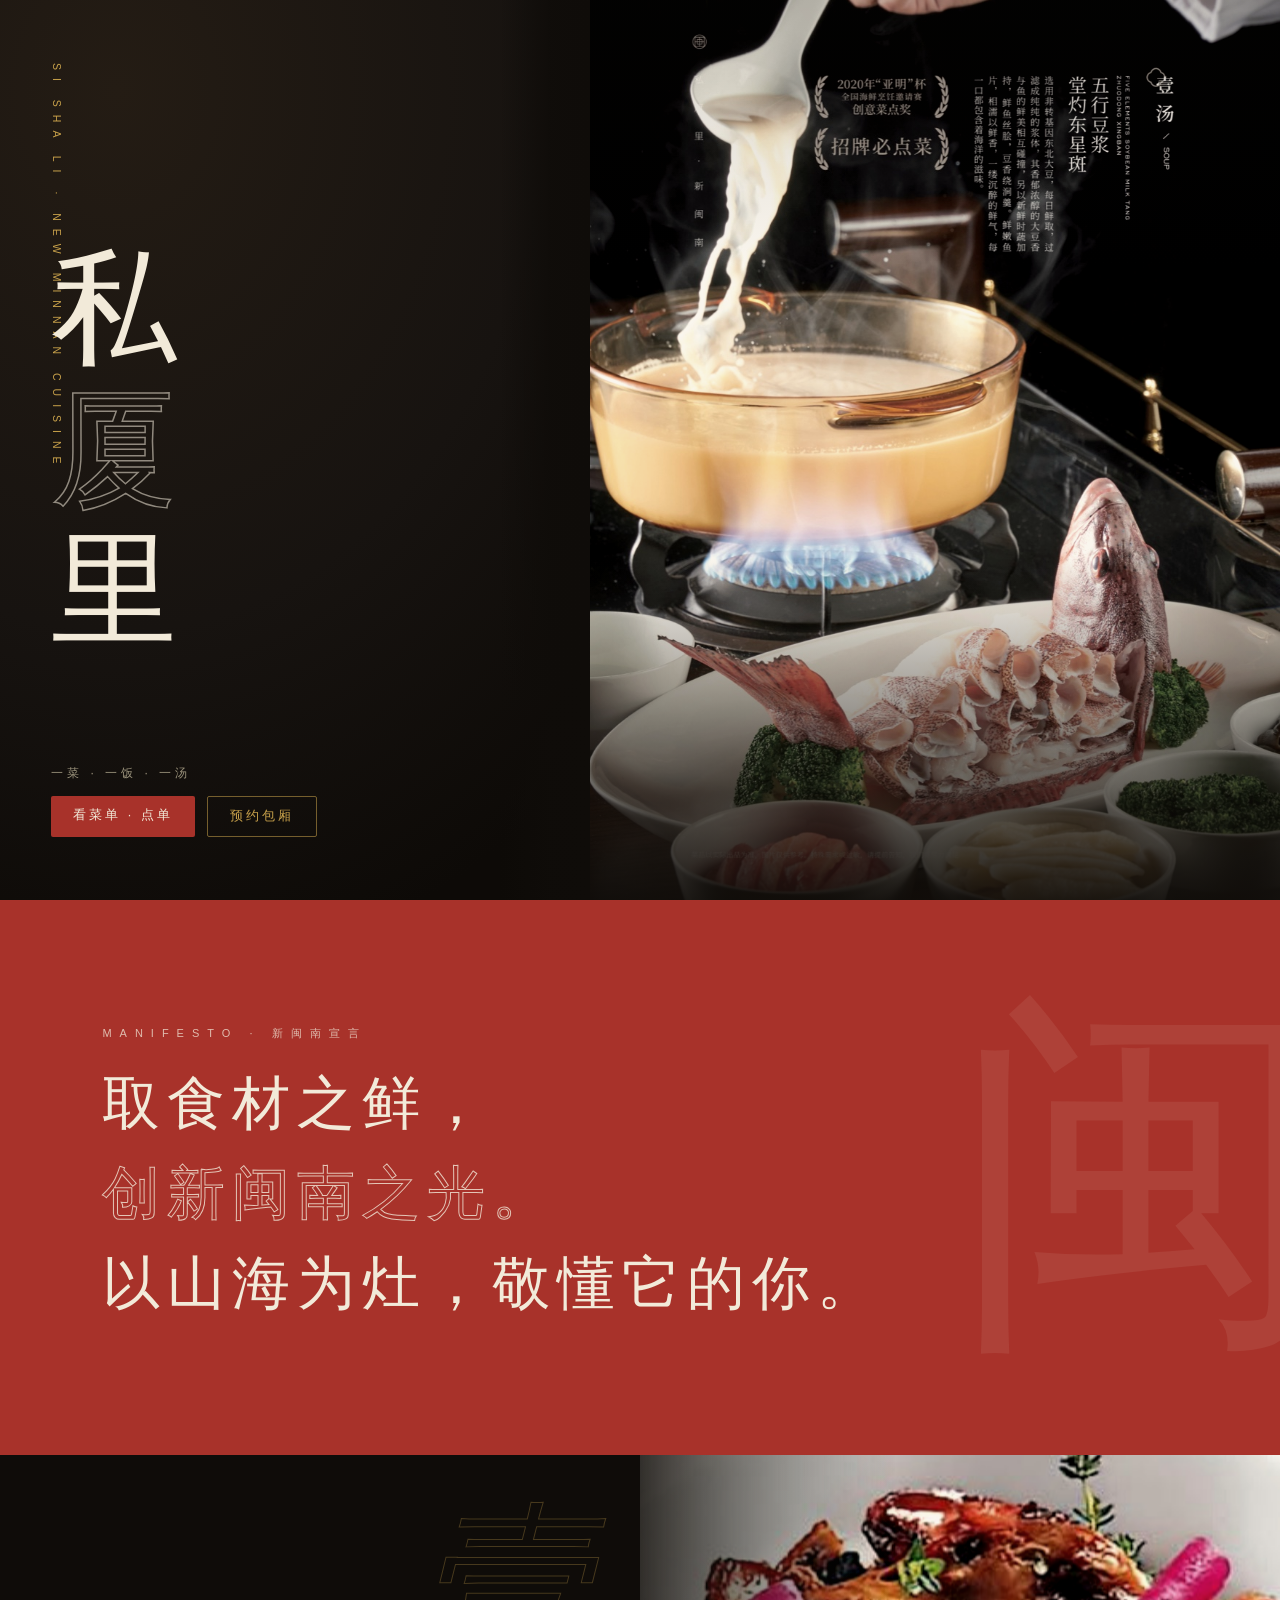
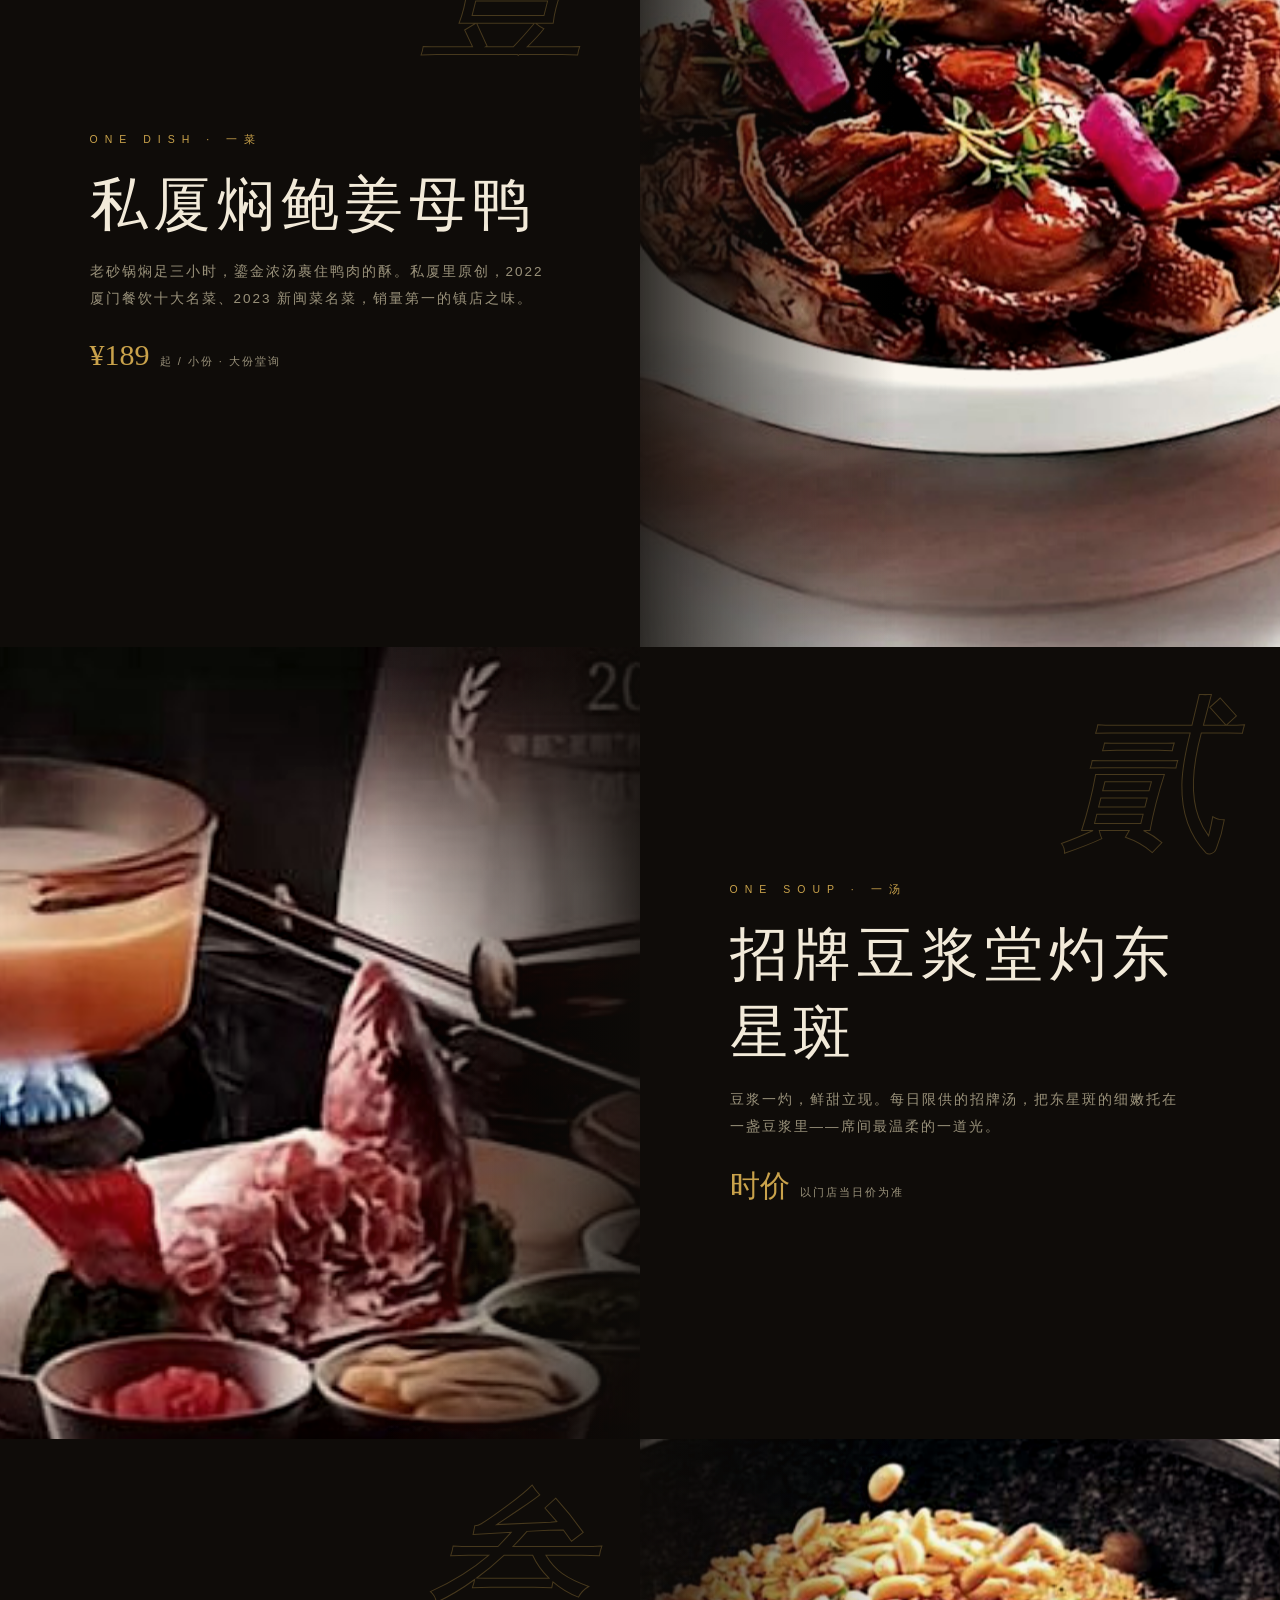
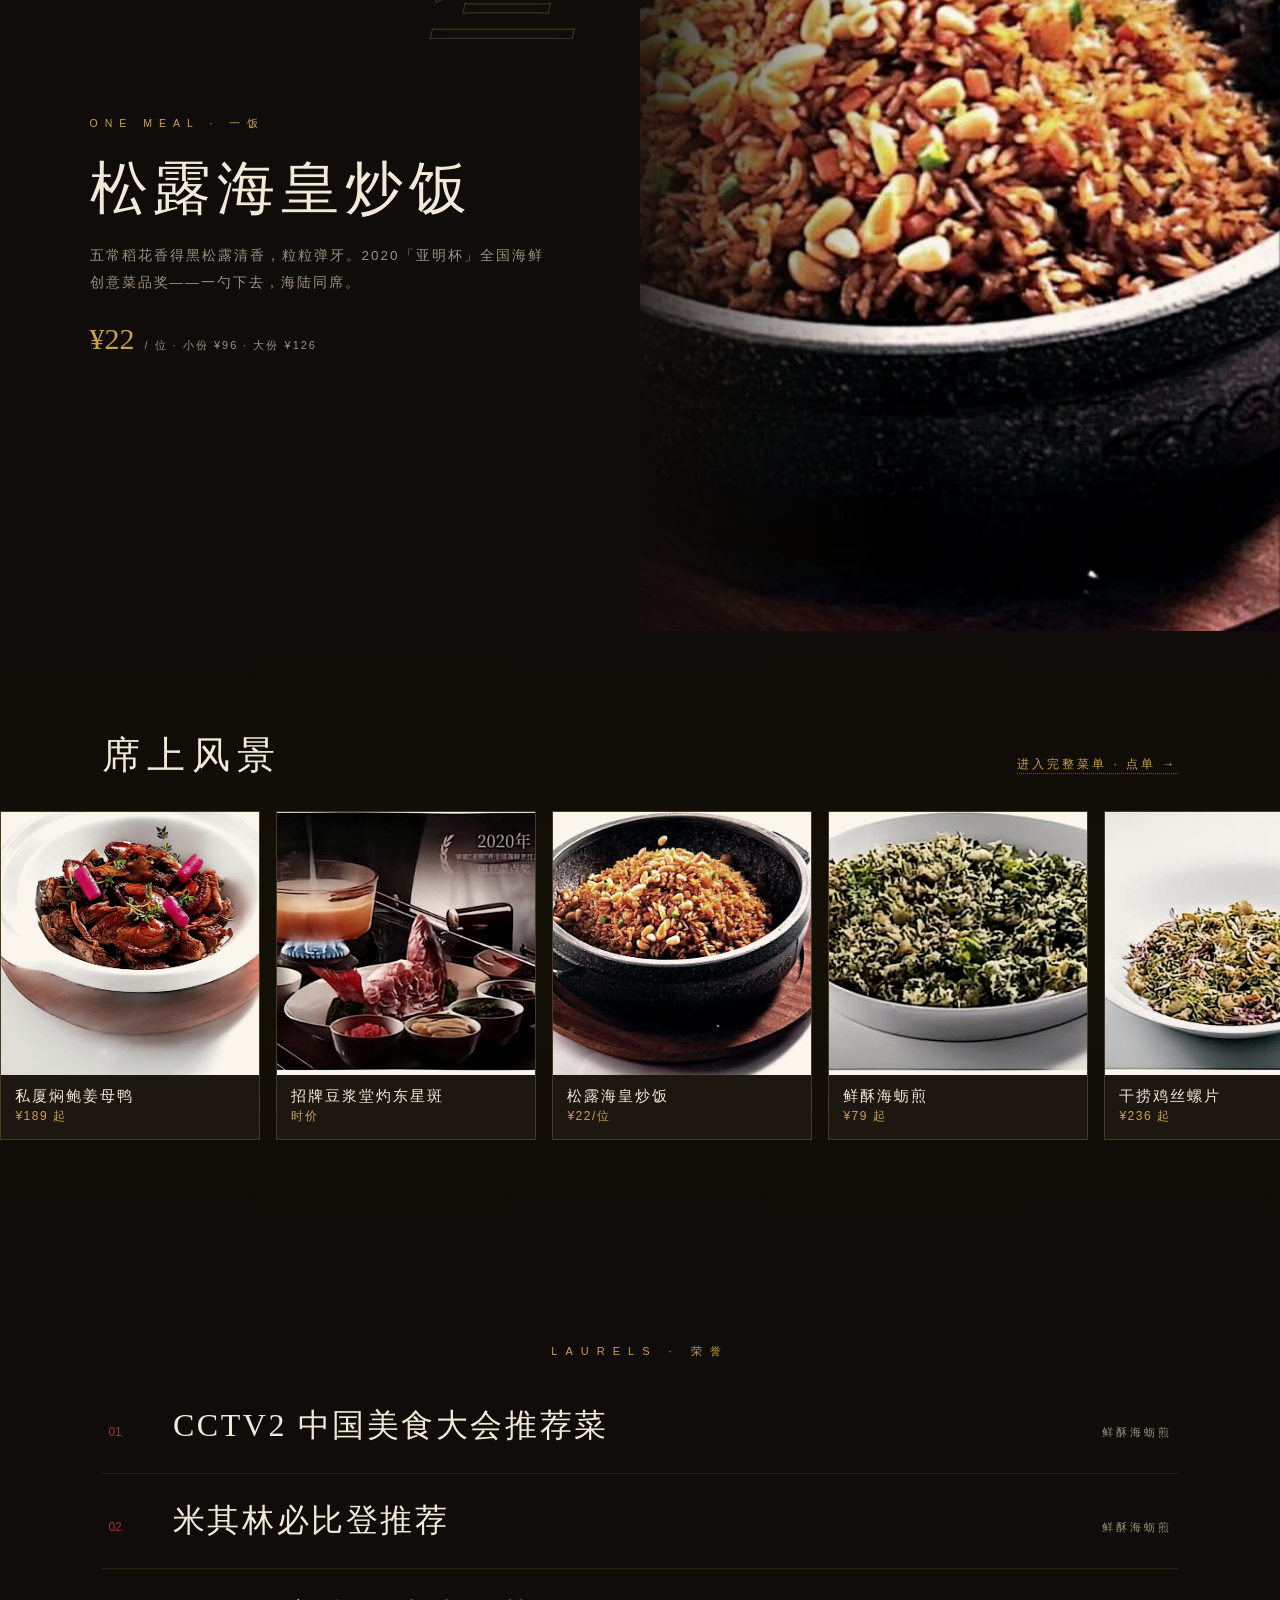
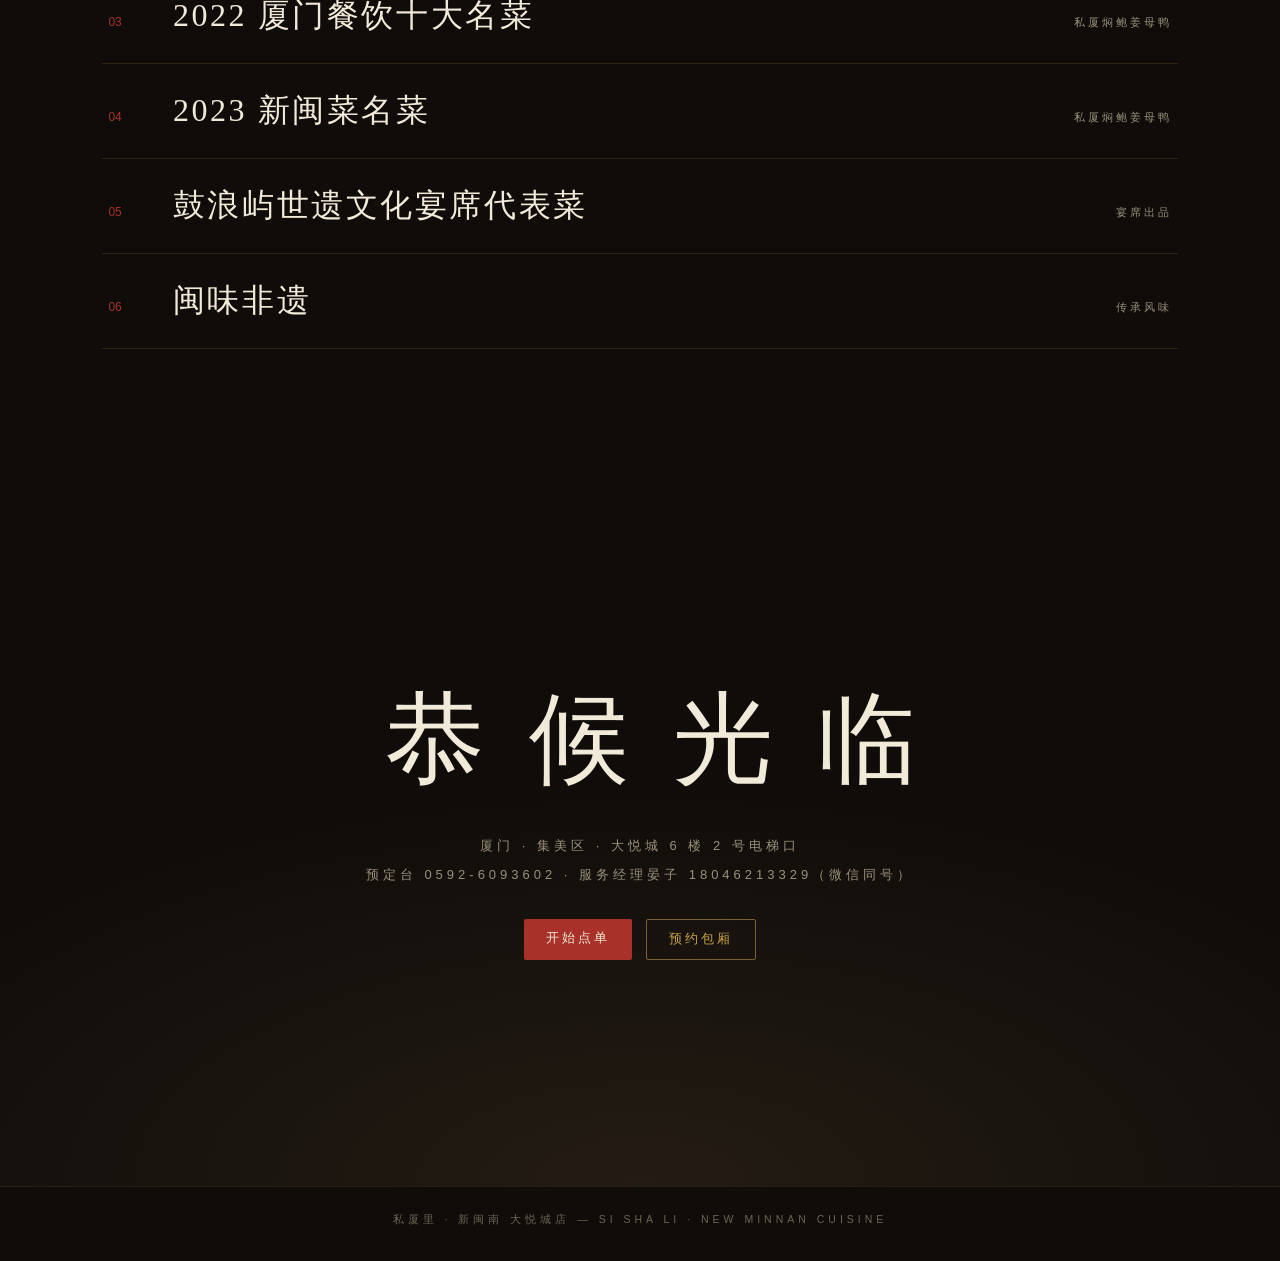
==== commit 7f6647f6: "发布:10-27 15:30" ====
--- a/b.html
+++ b/b.html
@@ -12,6 +12,7 @@
     --serif: "Songti SC", "STSong", "SimSun", serif;
   }
   * { margin: 0; padding: 0; box-sizing: border-box; }
+  [hidden] { display: none !important; }
   html { scroll-behavior: smooth; }
   body { font-family: "PingFang SC", "Microsoft YaHei", sans-serif; background: var(--ink); color: var(--cream); overflow-x: hidden; }
   img { filter: saturate(.88) contrast(1.08) brightness(.94) sepia(.12); }
